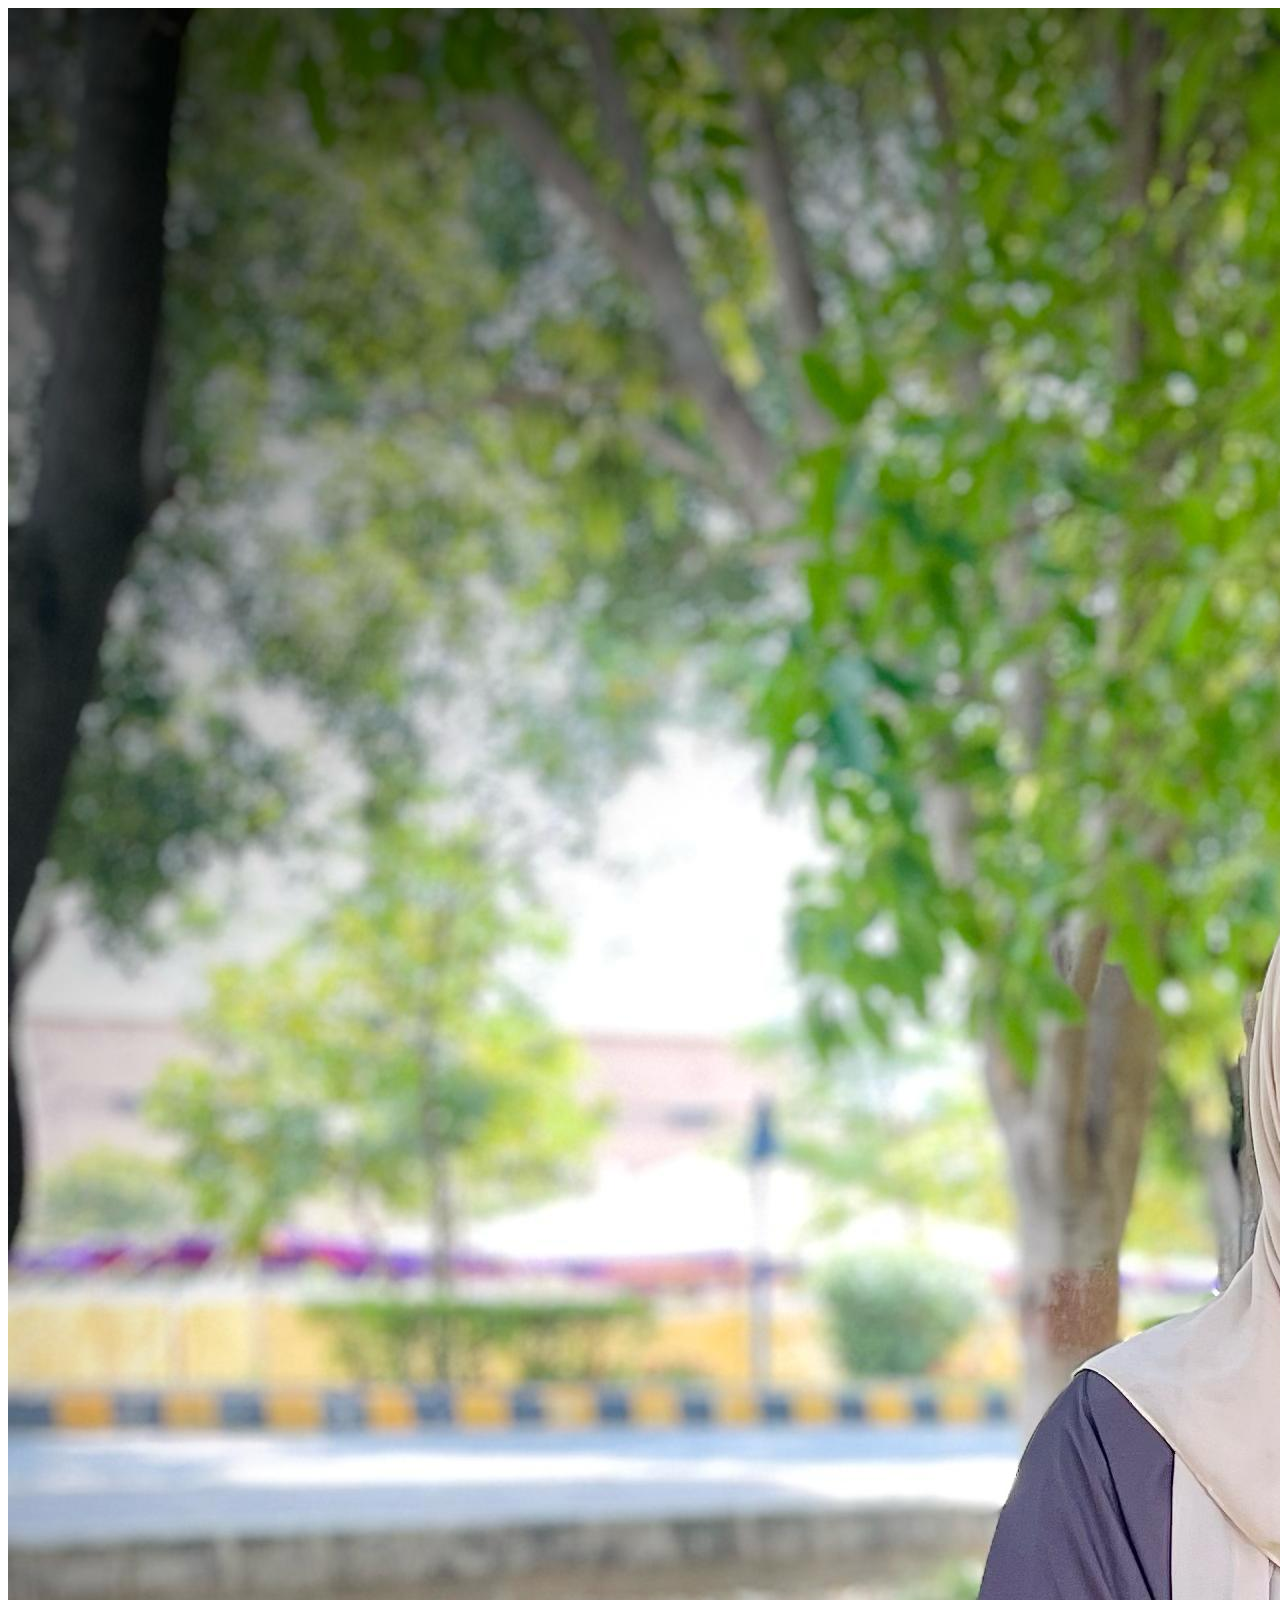
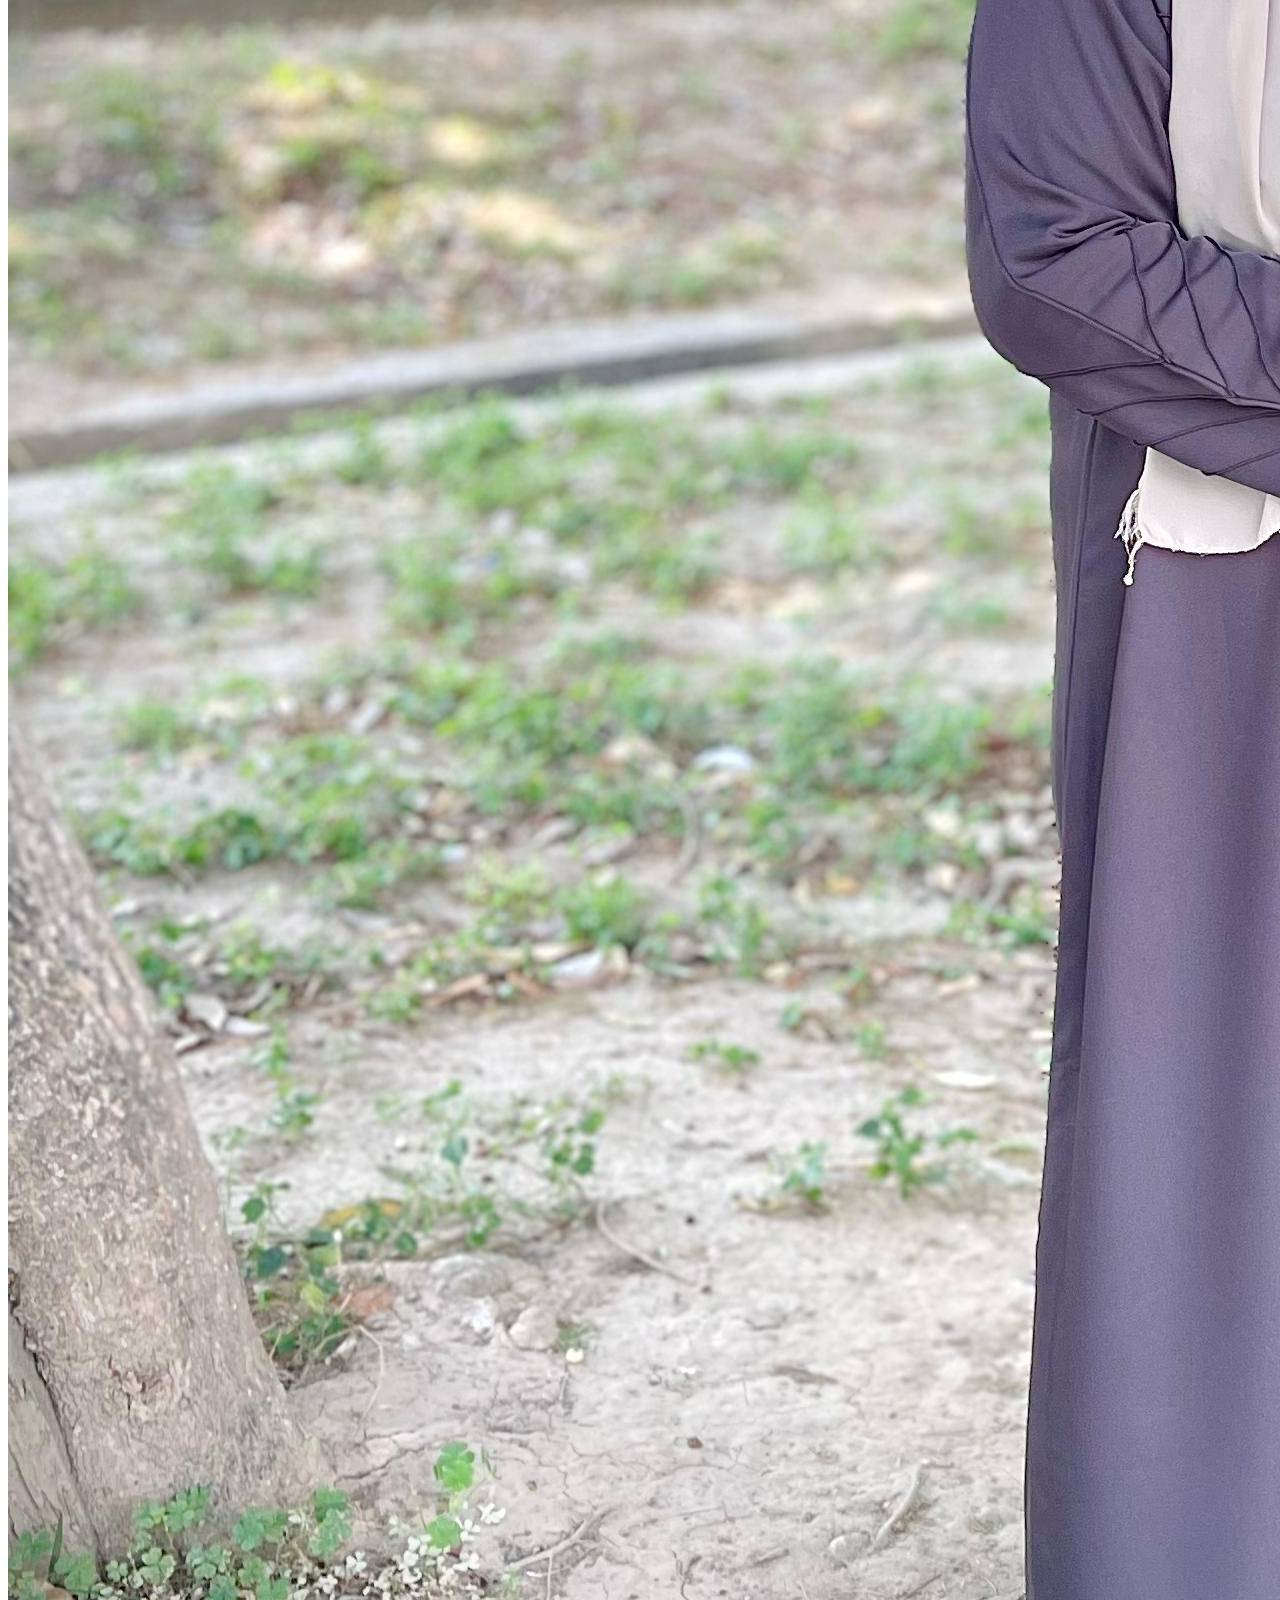
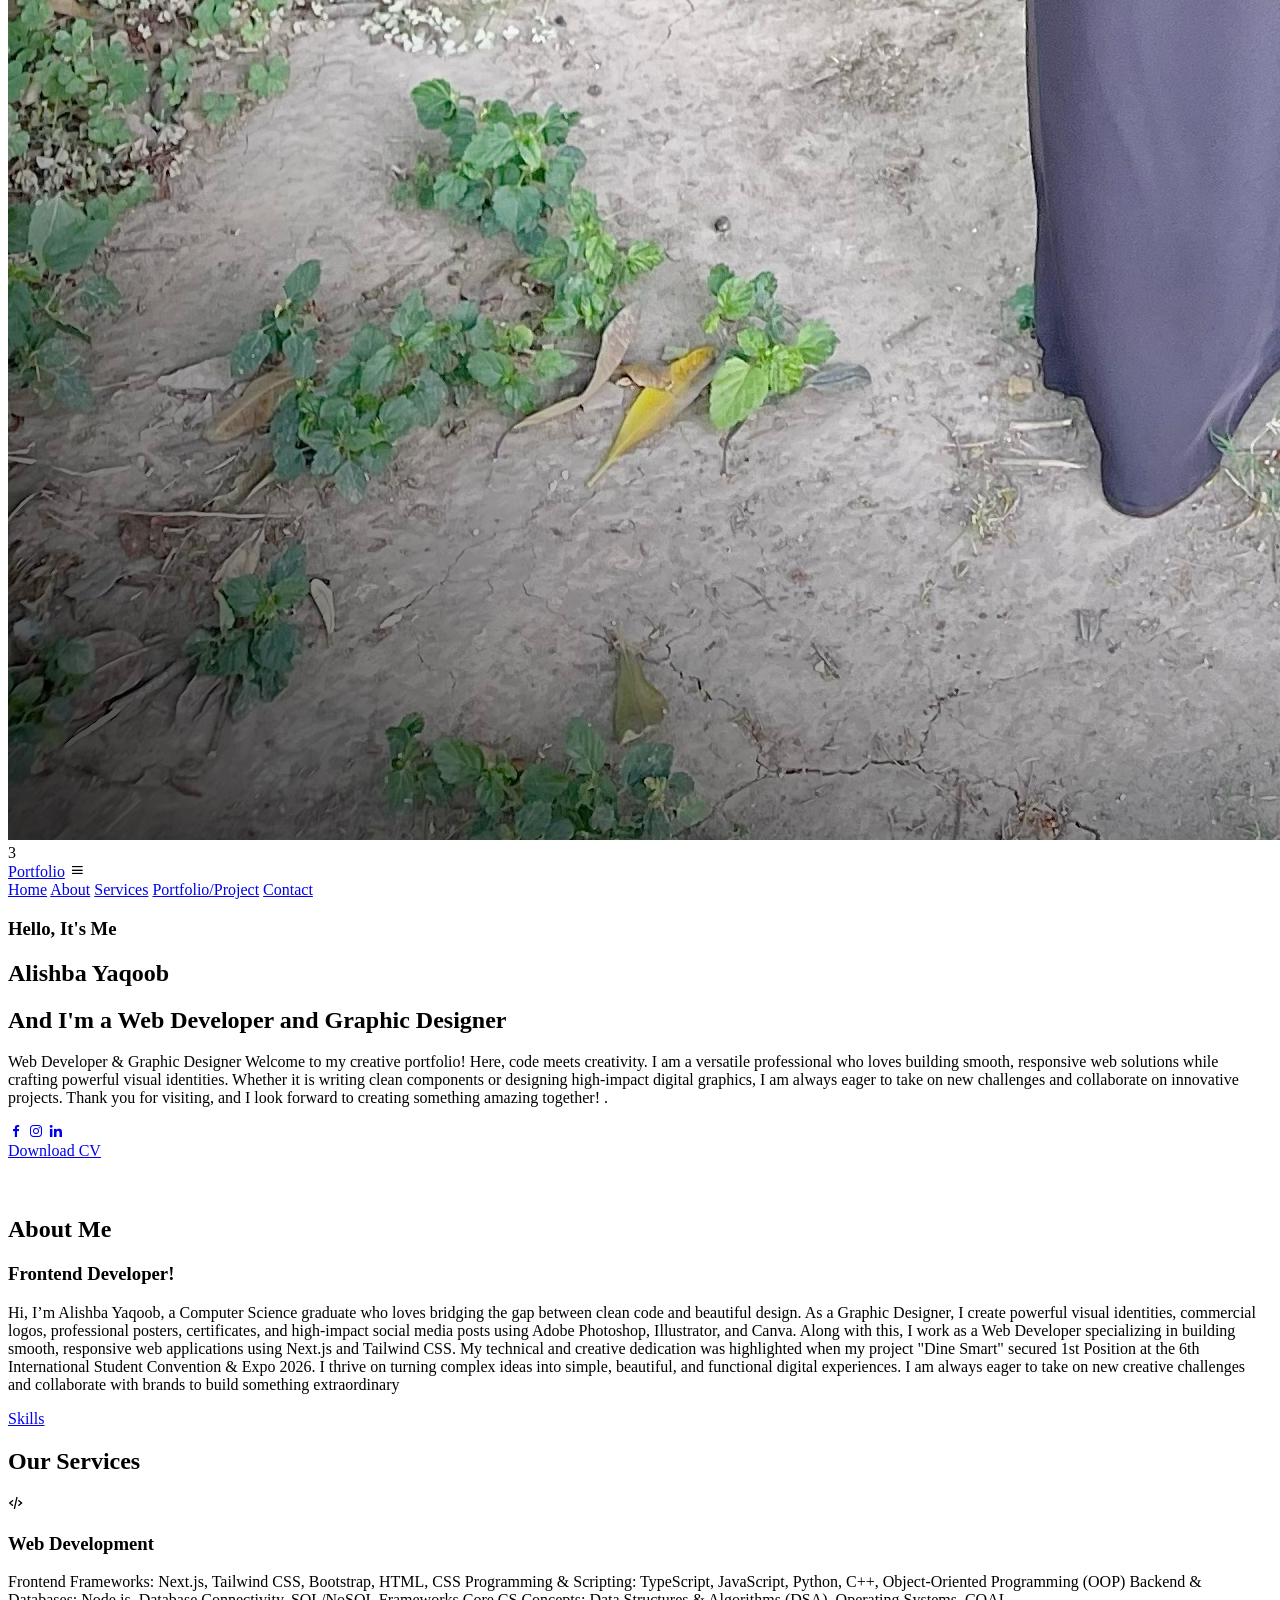
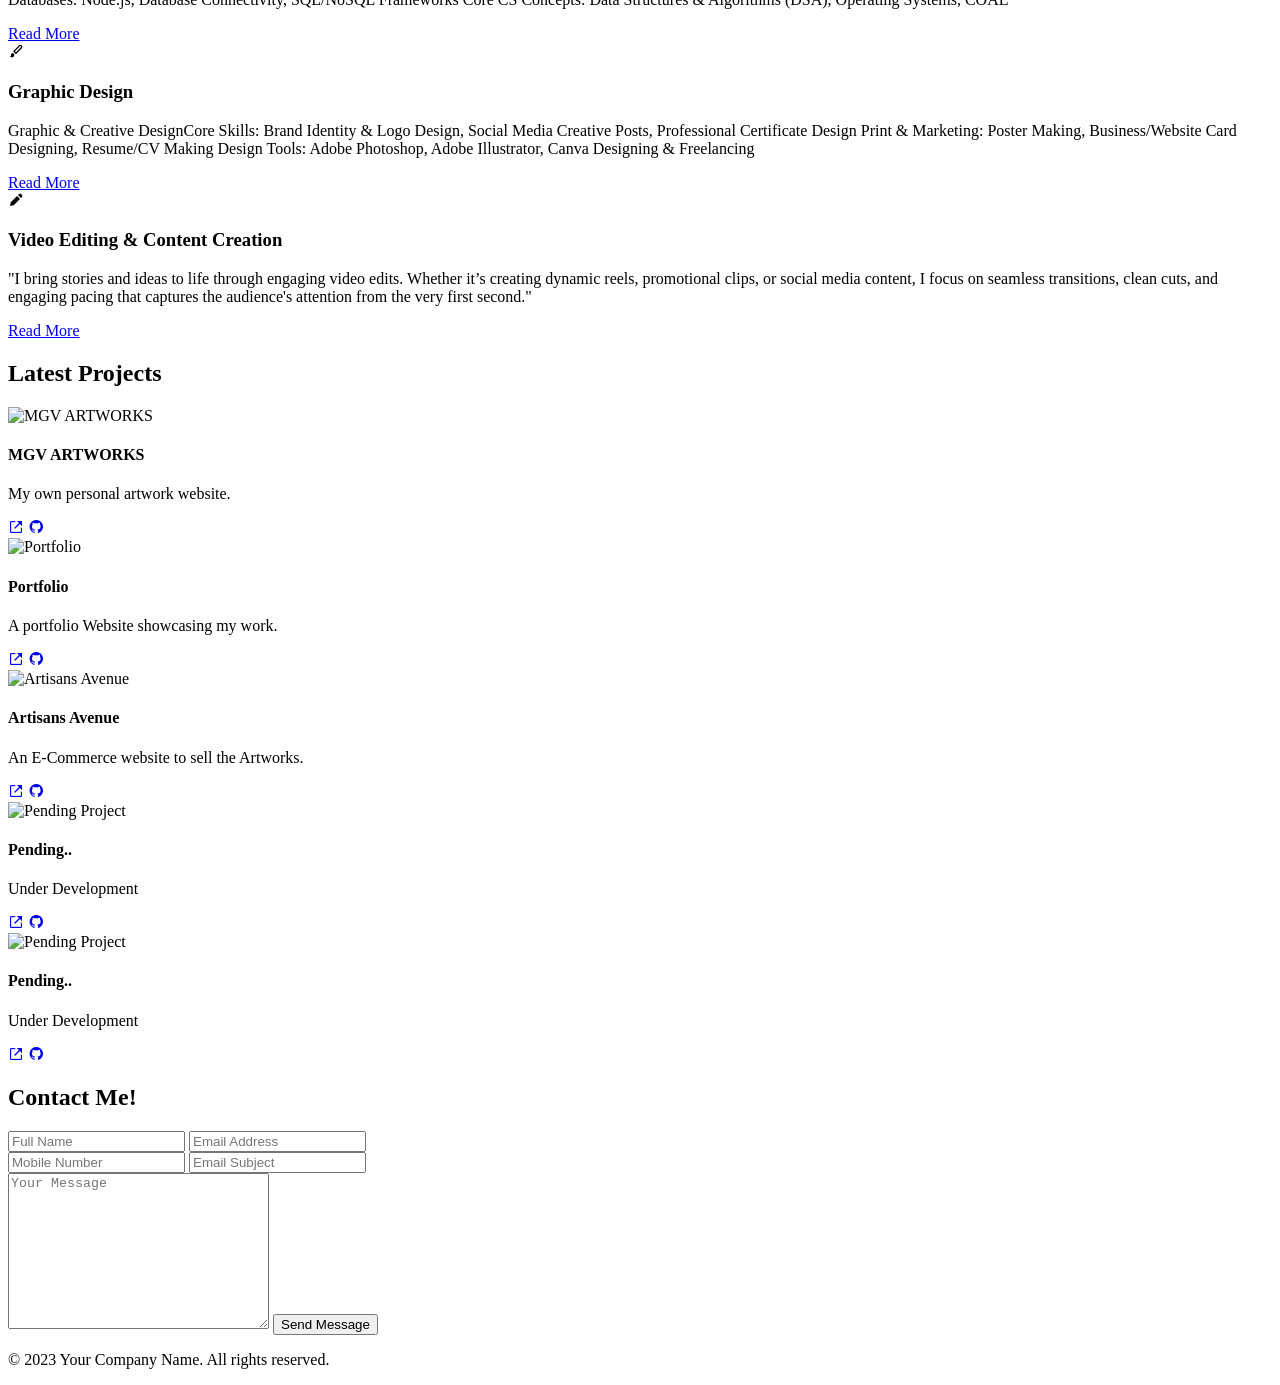
==== index.html @ ac4eaee8 "Add files via upload" ====
<!DOCTYPE html>
<html lang="en">
<head>
    <meta charset="UTF-8" />
    <meta http-equiv="X-UA-Compatible" content="IE=edge" />
    <meta name="viewport" content="width=device-width, initial-scale=1.0" />
    <title>Portfolio</title>
<img src="5.jpg" alt="" />
   <link rel="stylesheet" href="./css/styles.css" />
    <link rel="preconnect" href="https://fonts.googleapis.com" />
    <link rel="preconnect" href="https://fonts.gstatic.com" crossorigin />
    <link
      href="https://fonts.googleapis.com/css2?family=Open+Sans:wght@300&family=Poppins&family=Questrial&display=swap"
      rel="stylesheet"
    />

    <!-- boxicons -->
    <link
      href="https://unpkg.com/boxicons@2.1.4/css/boxicons.min.css"
      rel="stylesheet"
    />
</head>

<body>3
    <!-- header -->
    <header class="header">
      <a href="#" class="logo">Portfolio</a>

      <i class="bx bx-menu" id="menu-icon"></i>
 
      <nav class="navbar">
        <a href="#home" class="active">Home</a>
        <a href="#about">About</a>
        <a href="#services">Services</a>
        <a href="#portfolio">Portfolio/Project</a>
        <a href="#contact">Contact</a>
      </nav>
    </header>

    <!-- Home Section -->
    <section class="home" id="home">
      <div class="home-content">
        <h3>Hello, It's Me</h3>
        <h1>Alishba Yaqoob</h1>
        <h2>And I'm a Web Developer and Graphic Designer<span class="multiple-text"></span></h2>
        <p>
           Web Developer & Graphic Designer  Welcome to my creative portfolio! Here, code meets creativity. I am a versatile professional who loves building smooth, responsive web solutions while crafting powerful visual identities. Whether it is writing clean components or designing high-impact digital graphics, I am always eager to take on new challenges and collaborate on innovative projects. Thank you for visiting, and I look forward to creating something amazing together! .
        </p>
        <div class="social-media">
          <a href="https://www.facebook.com/profile.php?id=61574456946476"><i class="bx bxl-facebook"></i></a>
         
          <a href="https://www.instagram.com/alishba_developer?igsh=MWMxemc5bnBic3R3Zw=="><i class="bx bxl-instagram"></i></a>
          <a href="https://www.linkedin.com/posts/alishba-developer-207349358_coding-html-and-css-activity-7309603225593114624-E_AR?utm_source=social_share_send&utm_medium=android_app&rcm=ACoAAFkKJecBhcSAUCgLIRQaaTDLS2A-HaEOlEc&utm_campaign=copy_link"><i class="bx bxl-linkedin"></i></a>
        </div>
        <!-- Download CV Button -->
        <a href="./CV/my cv.pdf"  target="_blank" class="btn">Download CV</a>

      </div>

      <div class="home-img">
        <img src="images/5.jpg" alt="" />
      </div>
    </section>

    <!-- about -->
    <section class="about" id="about">
      <div class="about-img">
        <img src="images/5.jpg" alt="" />
      </div>

      <div class="about-content">
        <h2 class="heading">About <span>Me</span></h2>
        <h3>Frontend Developer!</h3>
        <p>
         Hi, I’m Alishba Yaqoob, a Computer Science graduate who loves bridging the gap between clean code and beautiful design.  As a Graphic Designer, I create powerful visual identities, commercial logos, professional posters, certificates, and high-impact social media posts using Adobe Photoshop, Illustrator, and Canva. Along with this, I work as a Web Developer specializing in building smooth, responsive web applications using Next.js and Tailwind CSS.  My technical and creative dedication was highlighted when my project "Dine Smart" secured 1st Position at the 6th International Student Convention & Expo 2026. I thrive on turning complex ideas into simple, beautiful, and functional digital experiences. I am always eager to take on new creative challenges and collaborate with brands to build something extraordinary
        </p>
        <a href="skills .html" class="btn">Skills</a>
      </div>
    </section>

    <!-- services -->
    <section class="services" id="services">
      <h2 class="heading">Our <span>Services</span></h2>
      <div class="services-container">
        <div class="services-box">
          <i class="bx bx-code-alt"></i>
          <h3>Web Development</h3>
          <p>
           Frontend Frameworks: Next.js, Tailwind CSS, Bootstrap, HTML, CSS  Programming & Scripting: TypeScript, JavaScript, Python, C++, Object-Oriented Programming (OOP)  Backend & Databases: Node.js, Database Connectivity, SQL/NoSQL Frameworks  Core CS Concepts: Data Structures & Algorithms (DSA), Operating Systems, COAL
          </p>
          <a href="#" class="btn">Read More</a>
        </div>

        <div class="services-box">
          <i class="bx bxs-paint"></i>
          <h3>Graphic Design</h3>
          <p>
            Graphic & Creative DesignCore Skills: Brand Identity & Logo Design, Social Media Creative Posts, Professional Certificate Design  Print & Marketing: Poster Making, Business/Website Card Designing, Resume/CV Making  Design Tools: Adobe Photoshop, Adobe Illustrator, Canva Designing & Freelancing
          </p>
          <a href="#" class="btn">Read More</a>
        </div>

        <div class="services-box">
          <i class="bx bxs-pencil"></i>
          <h3>Video Editing & Content Creation</h3>
          <p>
          "I bring stories and ideas to life through engaging video edits. Whether it’s creating dynamic reels, promotional clips, or social media content, I focus on seamless transitions, clean cuts, and engaging pacing that captures the audience's attention from the very first second."
          </p>
          <a href="#" class="btn">Read More</a>
        </div>
      </div>
    </section>

    <!-- Portfolio Section -->
    <section class="portfolio" id="portfolio">
      <h2 class="heading">Latest <span>Projects</span></h2>
    
      <div class="portfolio-container">
        <div class="portfolio-box">
          <img src="images/port1.jpg" alt="MGV ARTWORKS" />
          <div class="portfolio-layer">
            <h4>MGV ARTWORKS</h4>
            <p>My own personal artwork website.</p>
            <a href="https://mgvartworks.netlify.app" target="_blank"><i class="bx bx-link-external"></i></a>
            <a href="https://github.com/alishbayaqoob12/ALishba-yaqoob-oop-pojects.git" target="_blank" class="github-link"><i class="bx bxl-github"></i></a>
          </div>
        </div>
    
        <div class="portfolio-box">
          <img src="images/port2.jpg" alt="Portfolio" />
          <div class="portfolio-layer">
            <h4>Portfolio</h4>
            <p>A portfolio Website showcasing my work.</p>
            <a href="https://mgvportfolio.netlify.app" target="_blank"><i class="bx bx-link-external"></i></a>
            <a href="https://github.com/alishbayaqoob12/ALishba-yaqoob-oop-pojects.git" target="_blank" class="github-link"><i class="bx bxl-github"></i></a>
          </div>
        </div>
    
        <div class="portfolio-box">
          <img src="images/port3.jpg" alt="Artisans Avenue" />
          <div class="portfolio-layer">
            <h4>Artisans Avenue</h4>
            <p>An E-Commerce website to sell the Artworks.</p>
            <a href="https://link-to-live-project.com" target="_blank"><i class="bx bx-link-external"></i></a>
            <a href="https://github.com/alishbayaqoob12/ALishba-yaqoob-oop-pojects.git" target="_blank" class="github-link"><i class="bx bxl-github"></i></a>
          </div>
        </div>
    
        <div class="portfolio-box">
          <img src="images/port4.jpg" alt="Pending Project" />
          <div class="portfolio-layer">
            <h4>Pending..</h4>
            <p>Under Development</p>
            <a href="#"><i class="bx bx-link-external"></i></a>
            <a href="https://github.com/alishbayaqoob12/ALishba-yaqoob-oop-pojects.git"><i class="bx bxl-github"></i></a>
          </div>
        </div>
    
        <div class="portfolio-box">
          <img src="images/port5.jpg" alt="Pending Project" />
          <div class="portfolio-layer">
            <h4>Pending..</h4>
            <p>Under Development</p>
            <a href="#"><i class="bx bx-link-external"></i></a>
            <a href="https://github.com/alishbayaqoob12/ALishba-yaqoob-oop-pojects.git"><i class="bx bxl-github"></i></a>
          </div>
        </div>
      </div>
    </section>

    <!-- contact -->
    <section class="contact" id="contact">
      <h2 class="heading">Contact <span>Me!</span></h2>

      <form action="alishbayaqoob123@gmail.com" method="post" enctype="text/plain">
        <div class="input-box">
          <input type="text" placeholder="Full Name" />
          <input type="email" placeholder="Email Address" />
        </div>
        <div class="input-box">
          <input type="number" placeholder="Mobile Number" />
          <input type="text" placeholder="Email Subject" />
        </div>
        <textarea
          name=""
          id=""
          cols="30"
          rows="10"
          placeholder="Your Message"
        ></textarea>
        <input type="submit" value="Send Message" class="btn" />
      </form>
    </section>

    <!-- footer -->
    <footer>
      <div class="footer-content">
          <p>&copy; 2023 Your Company Name. All rights reserved.</p>
        
      </div>
    </footer>
    
</body>
</html>
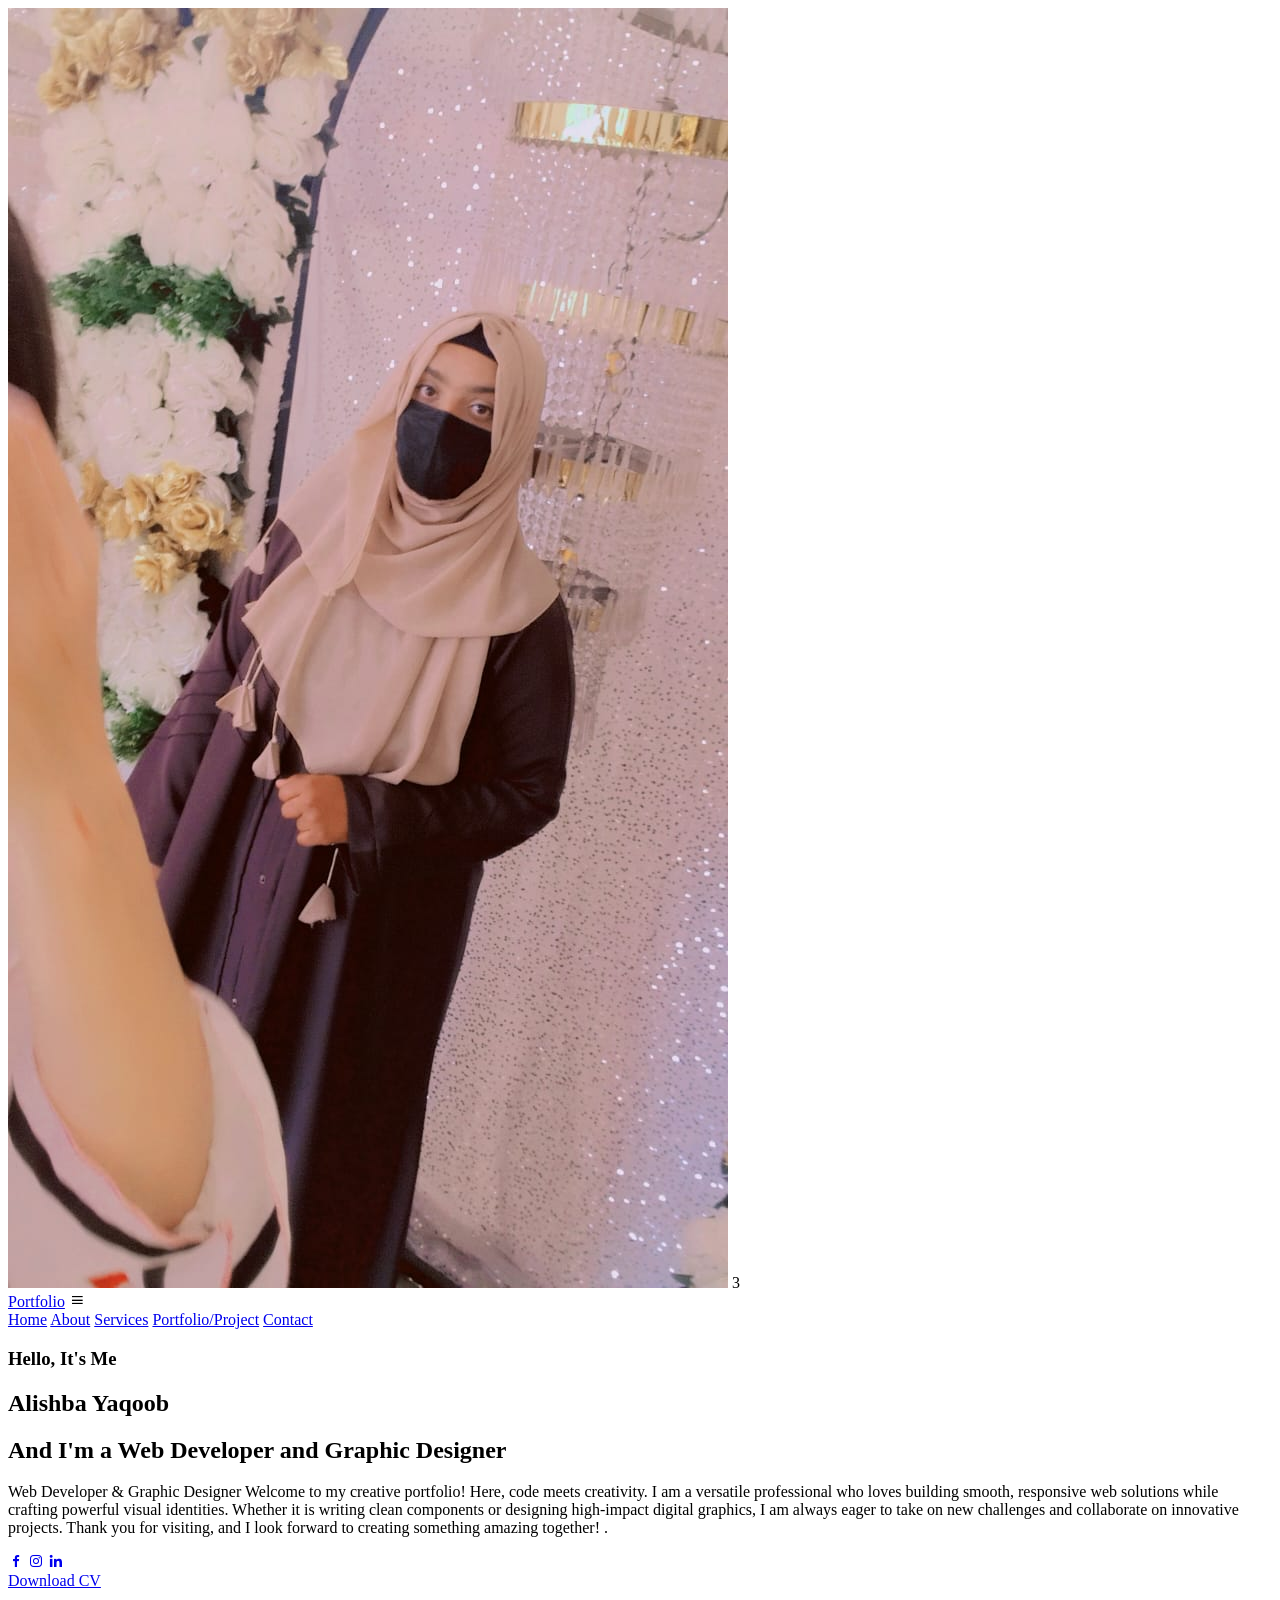
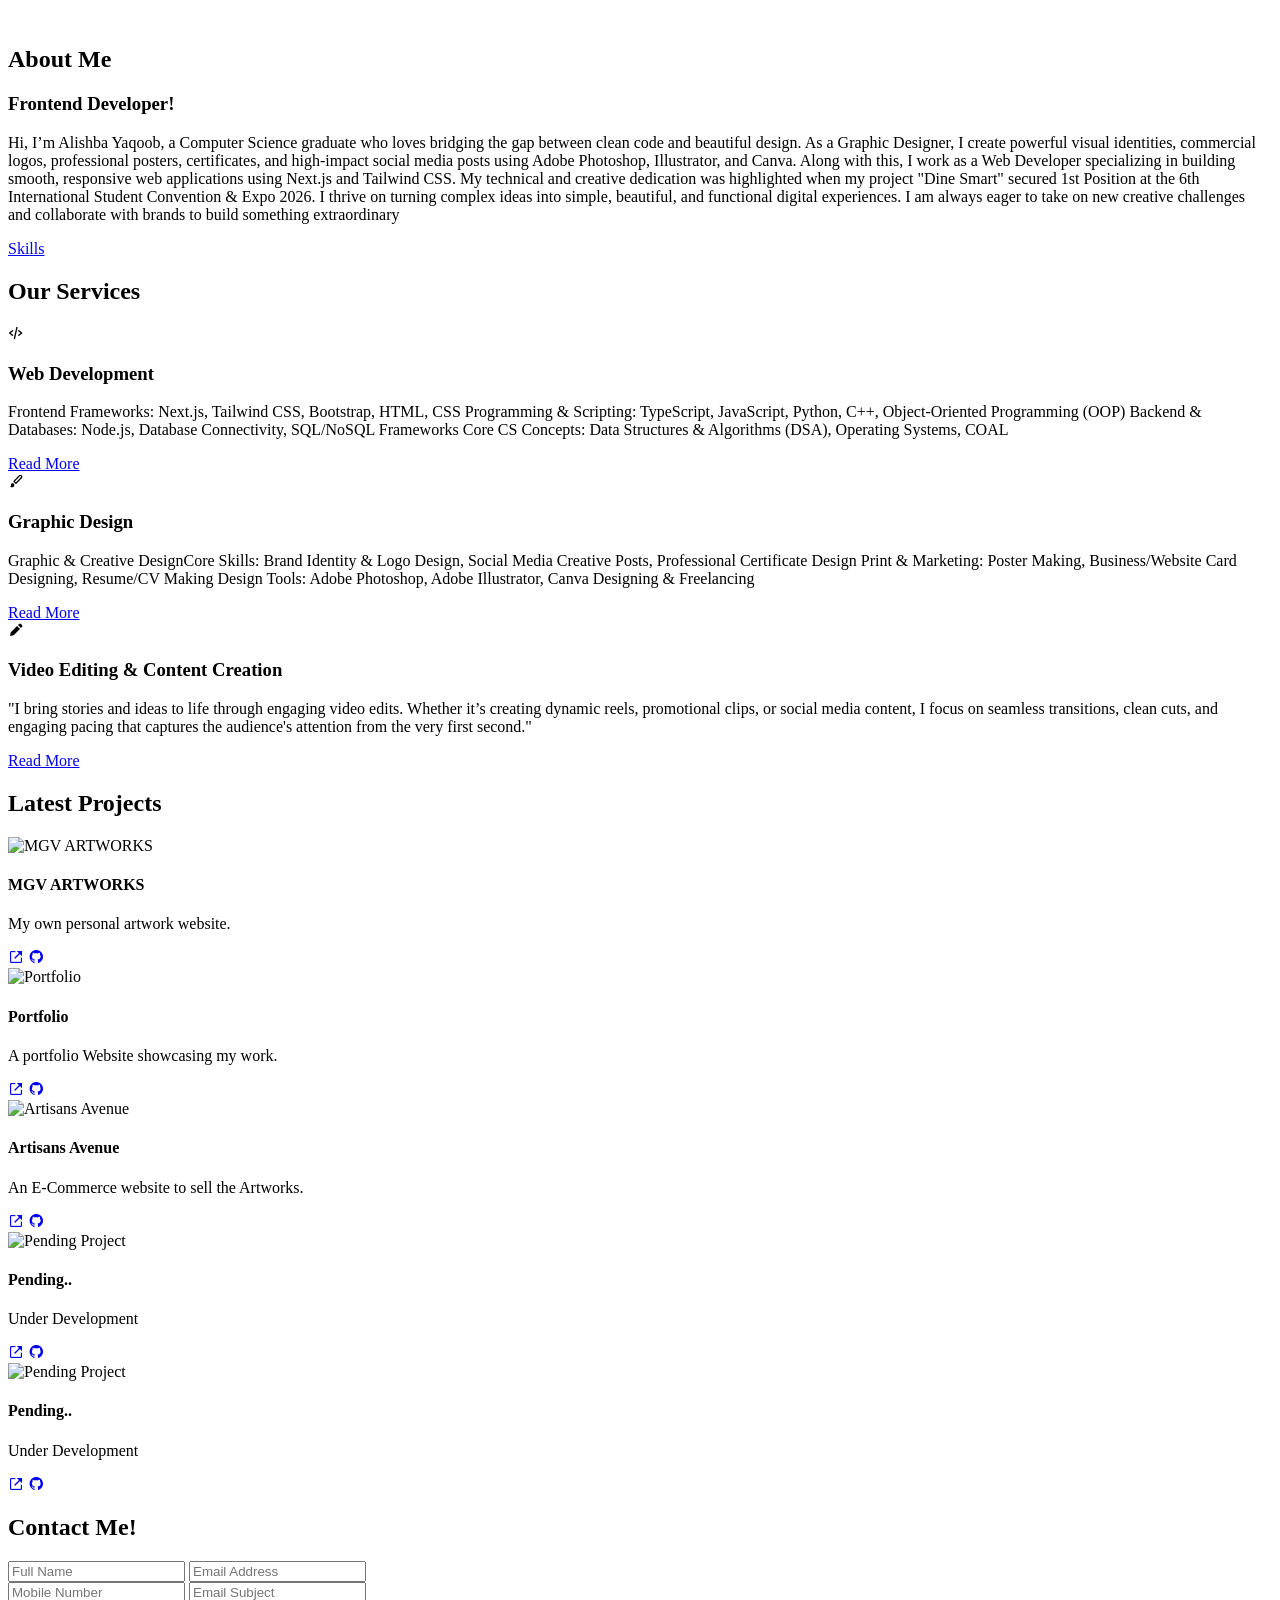
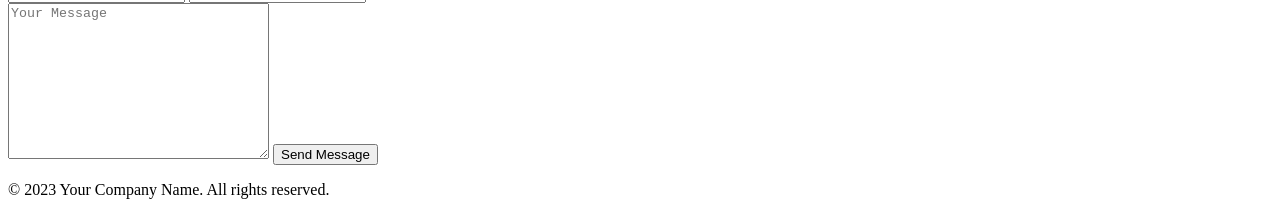
==== commit d5402146: "Add files via upload" ====
--- a/index.html
+++ b/index.html
@@ -5,7 +5,7 @@
     <meta http-equiv="X-UA-Compatible" content="IE=edge" />
     <meta name="viewport" content="width=device-width, initial-scale=1.0" />
     <title>Portfolio</title>
-<img src="5.jpg" alt="" />
+<img src="my pic.jpg" alt="...">
    <link rel="stylesheet" href="./css/styles.css" />
     <link rel="preconnect" href="https://fonts.googleapis.com" />
     <link rel="preconnect" href="https://fonts.gstatic.com" crossorigin />
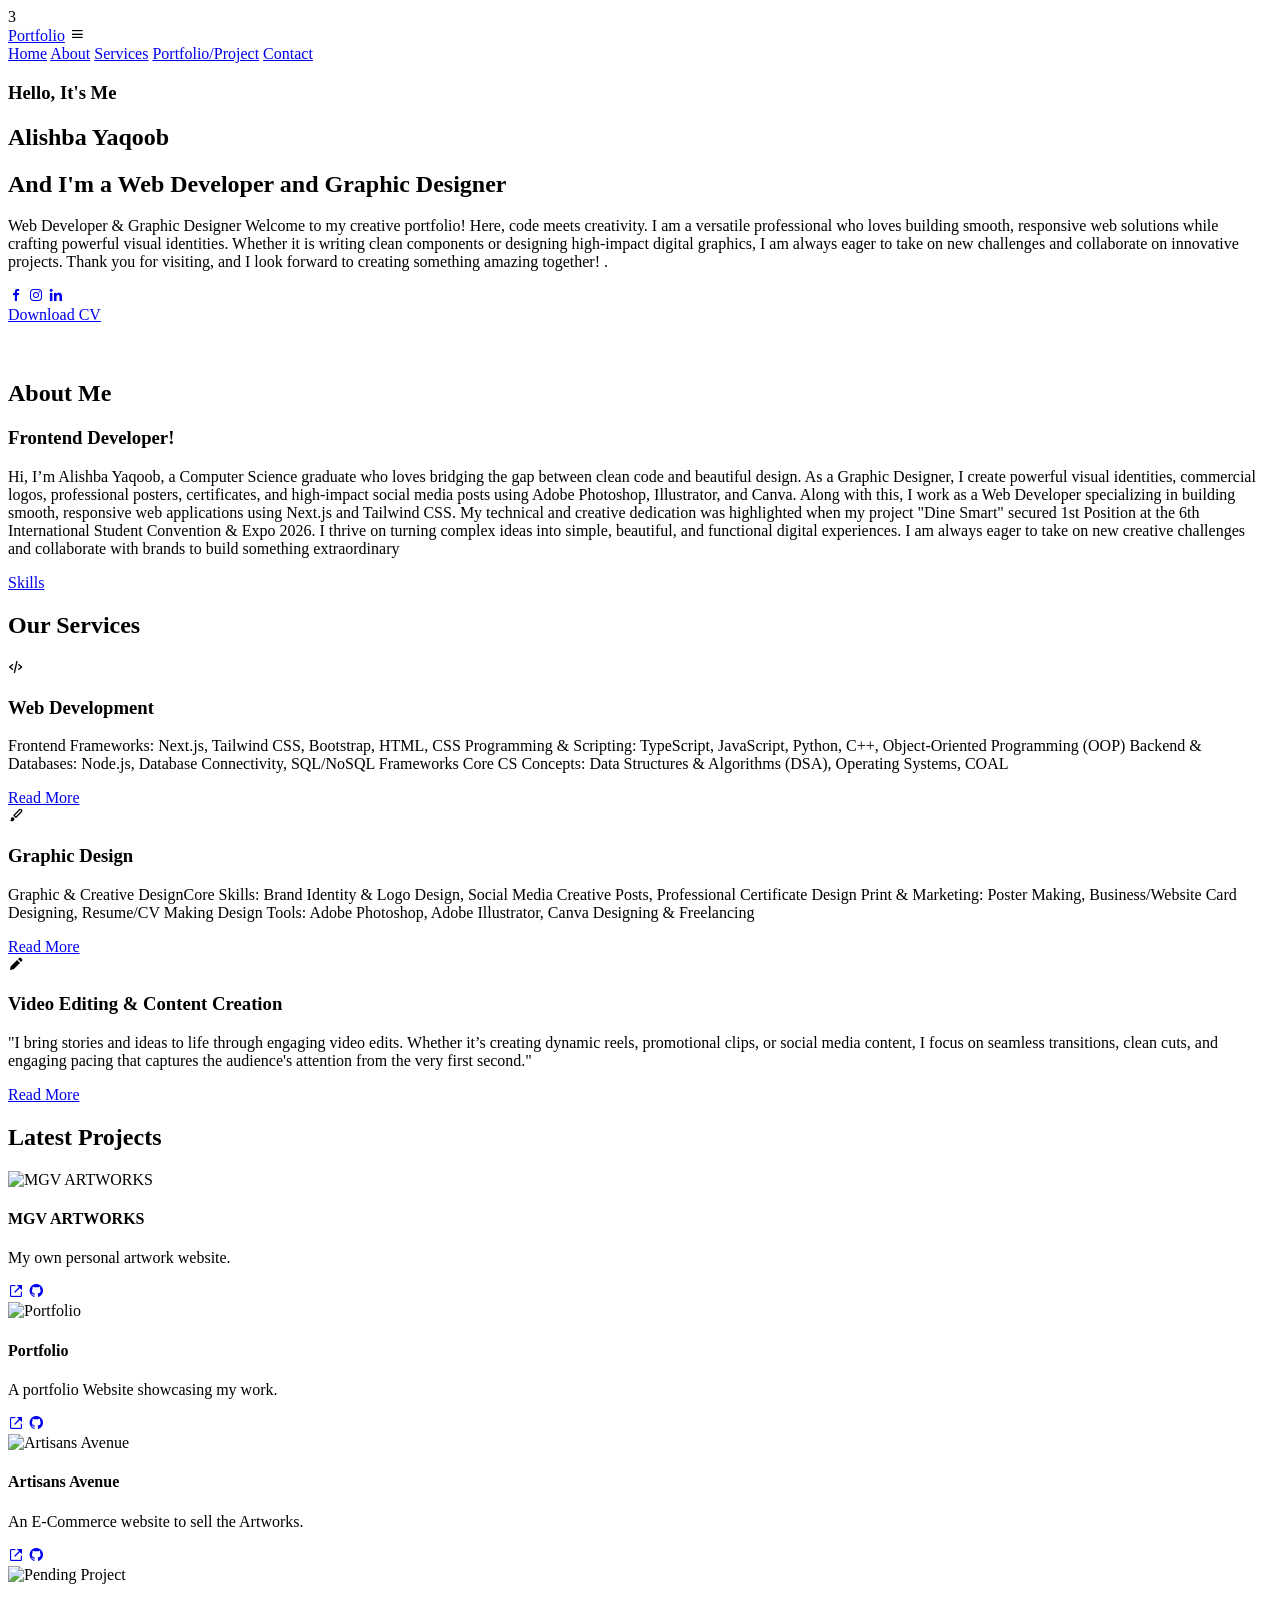
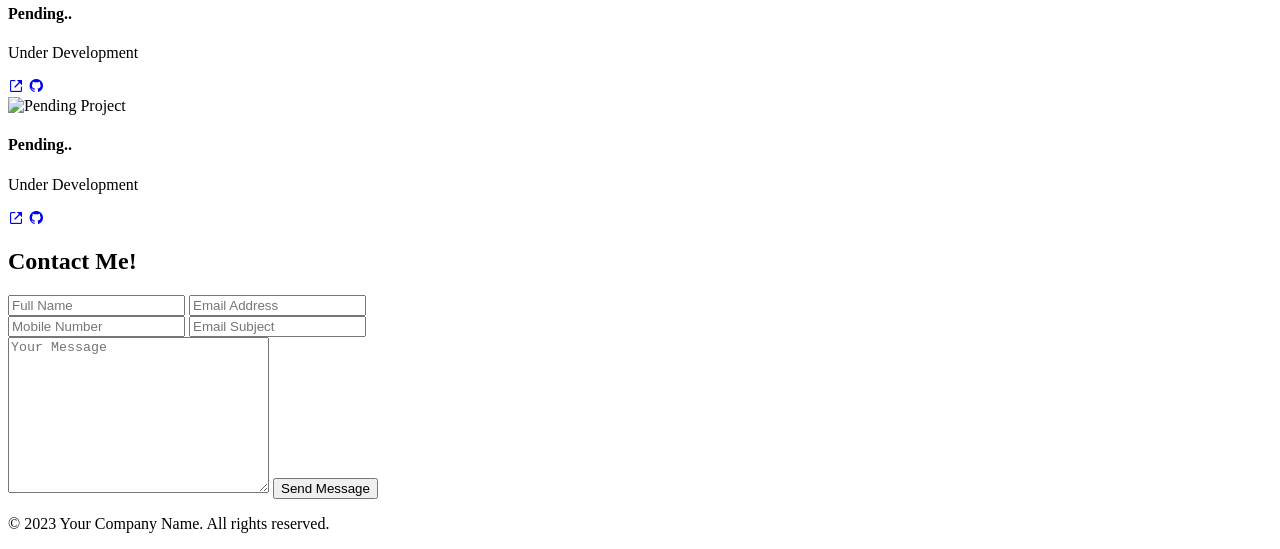
==== commit 9acd85b7: "Add files via upload" ====
--- a/index.html
+++ b/index.html
@@ -5,8 +5,8 @@
     <meta http-equiv="X-UA-Compatible" content="IE=edge" />
     <meta name="viewport" content="width=device-width, initial-scale=1.0" />
     <title>Portfolio</title>
-<img src="my pic.jpg" alt="...">
-   <link rel="stylesheet" href="./css/styles.css" />
+
+    <link rel="stylesheet" href="css/styles.css" />
     <link rel="preconnect" href="https://fonts.googleapis.com" />
     <link rel="preconnect" href="https://fonts.gstatic.com" crossorigin />
     <link
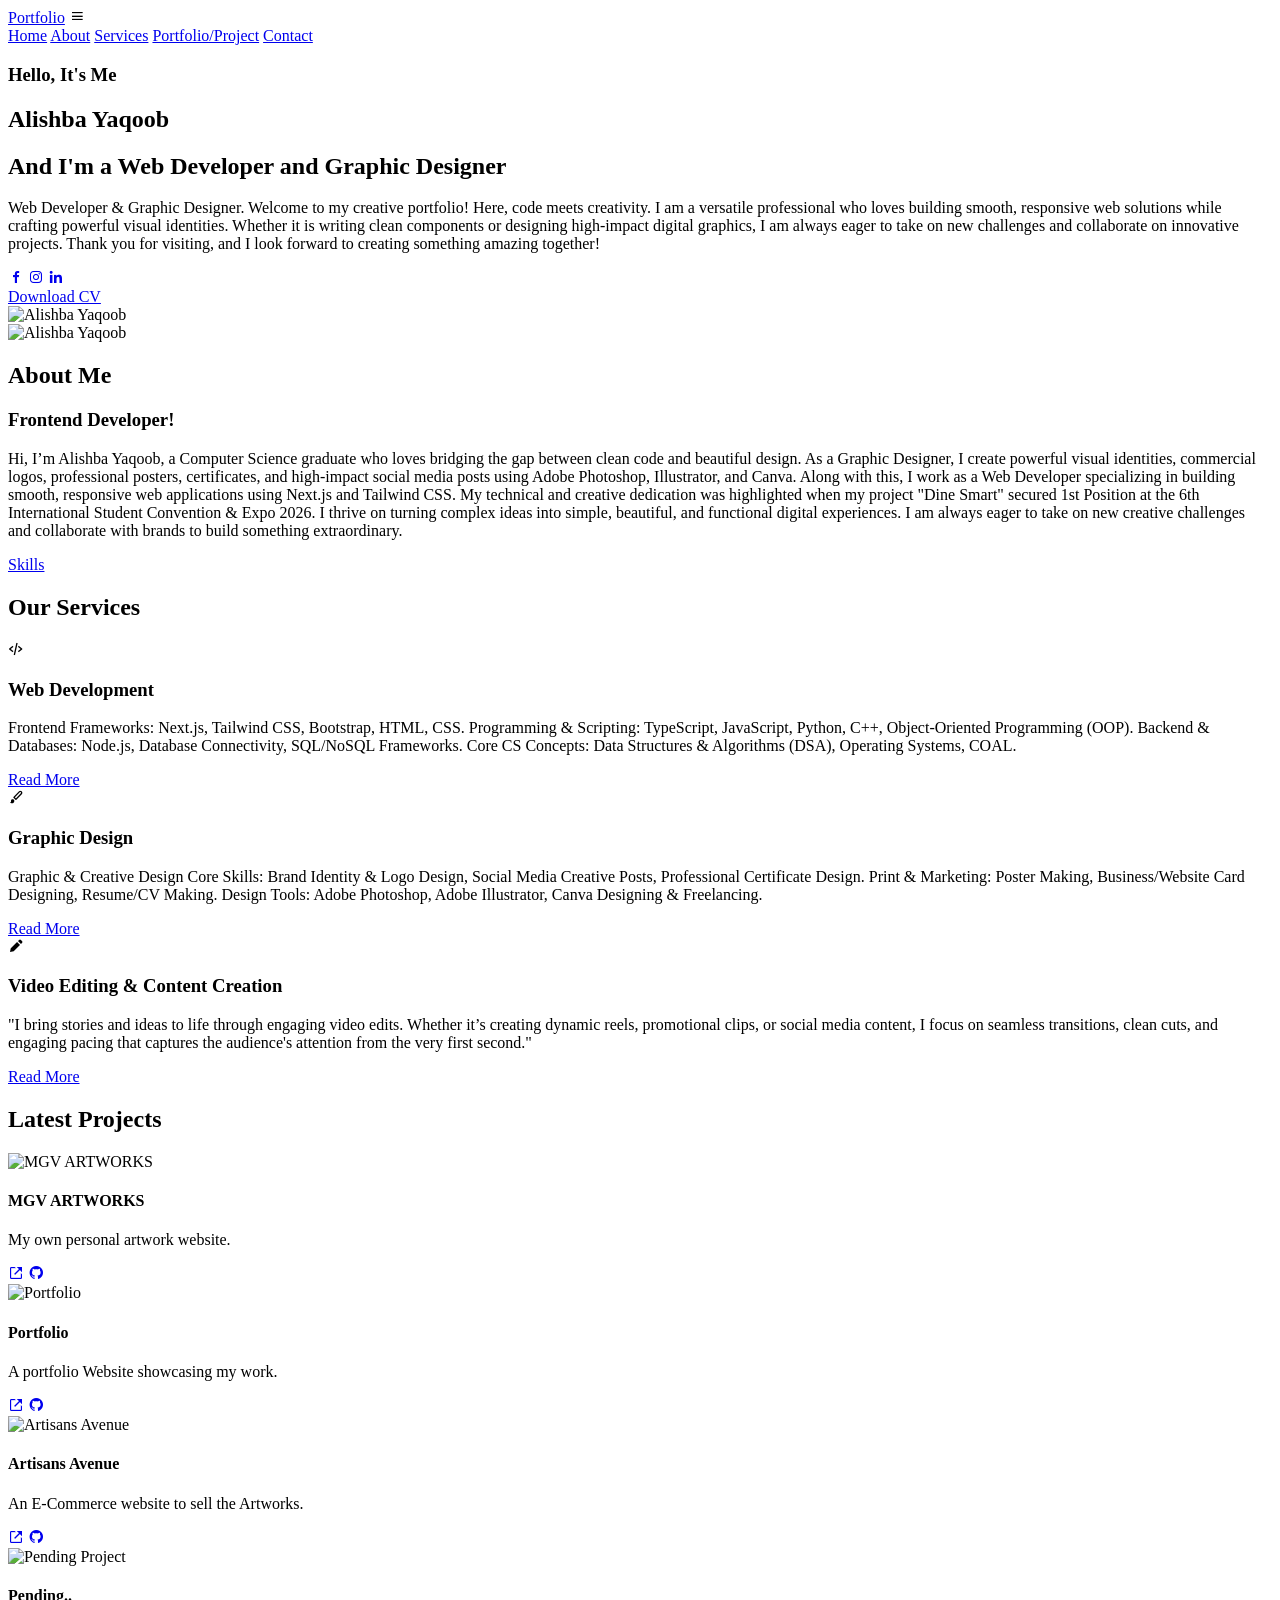
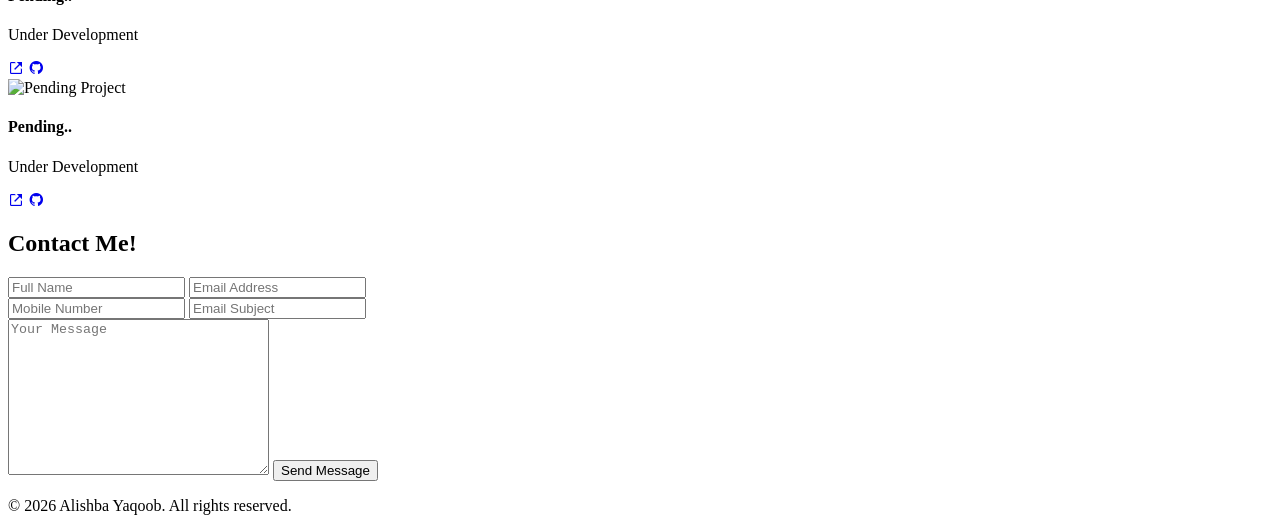
==== commit f1d0b4ca: "Add files via upload" ====
--- a/index.html
+++ b/index.html
@@ -10,7 +10,7 @@
     <link rel="preconnect" href="https://fonts.googleapis.com" />
     <link rel="preconnect" href="https://fonts.gstatic.com" crossorigin />
     <link
-      href="https://fonts.googleapis.com/css2?family=Open+Sans:wght@300&family=Poppins&family=Questrial&display=swap"
+      href="https://fonts.googleapis.com/css2?family=Open+Sans:wght=300&family=Poppins&family=Questrial&display=swap"
       rel="stylesheet"
     />
 
@@ -21,7 +21,7 @@
     />
 </head>
 
-<body>3
+<body>
     <!-- header -->
     <header class="header">
       <a href="#" class="logo">Portfolio</a>
@@ -44,37 +44,35 @@
         <h1>Alishba Yaqoob</h1>
         <h2>And I'm a Web Developer and Graphic Designer<span class="multiple-text"></span></h2>
         <p>
-           Web Developer & Graphic Designer  Welcome to my creative portfolio! Here, code meets creativity. I am a versatile professional who loves building smooth, responsive web solutions while crafting powerful visual identities. Whether it is writing clean components or designing high-impact digital graphics, I am always eager to take on new challenges and collaborate on innovative projects. Thank you for visiting, and I look forward to creating something amazing together! .
+           Web Developer & Graphic Designer. Welcome to my creative portfolio! Here, code meets creativity. I am a versatile professional who loves building smooth, responsive web solutions while crafting powerful visual identities. Whether it is writing clean components or designing high-impact digital graphics, I am always eager to take on new challenges and collaborate on innovative projects. Thank you for visiting, and I look forward to creating something amazing together!
         </p>
         <div class="social-media">
-          <a href="https://www.facebook.com/profile.php?id=61574456946476"><i class="bx bxl-facebook"></i></a>
-         
-          <a href="https://www.instagram.com/alishba_developer?igsh=MWMxemc5bnBic3R3Zw=="><i class="bx bxl-instagram"></i></a>
-          <a href="https://www.linkedin.com/posts/alishba-developer-207349358_coding-html-and-css-activity-7309603225593114624-E_AR?utm_source=social_share_send&utm_medium=android_app&rcm=ACoAAFkKJecBhcSAUCgLIRQaaTDLS2A-HaEOlEc&utm_campaign=copy_link"><i class="bx bxl-linkedin"></i></a>
+          <a href="https://www.facebook.com/profile.php?id=61574456946476" target="_blank"><i class="bx bxl-facebook"></i></a>
+          <a href="https://www.instagram.com/alishba_developer?igsh=MWMxemc5bnBic3R3Zw==" target="_blank"><i class="bx bxl-instagram"></i></a>
+          <a href="https://www.linkedin.com/posts/alishba-developer-207349358_coding-html-and-css-activity-7309603225593114624-E_AR?utm_source=social_share_send&utm_medium=android_app&rcm=ACoAAFkKJecBhcSAUCgLIRQaaTDLS2A-HaEOlEc&utm_campaign=copy_link" target="_blank"><i class="bx bxl-linkedin"></i></a>
         </div>
         <!-- Download CV Button -->
-        <a href="./CV/my cv.pdf"  target="_blank" class="btn">Download CV</a>
-
+        <a href="./CV/my cv.pdf" target="_blank" class="btn">Download CV</a>
       </div>
 
       <div class="home-img">
-        <img src="images/5.jpg" alt="" />
+        <img src="images/5.jpg" alt="Alishba Yaqoob" />
       </div>
     </section>
 
     <!-- about -->
     <section class="about" id="about">
       <div class="about-img">
-        <img src="images/5.jpg" alt="" />
+        <img src="images/5.jpg" alt="Alishba Yaqoob" />
       </div>
 
       <div class="about-content">
         <h2 class="heading">About <span>Me</span></h2>
         <h3>Frontend Developer!</h3>
         <p>
-         Hi, I’m Alishba Yaqoob, a Computer Science graduate who loves bridging the gap between clean code and beautiful design.  As a Graphic Designer, I create powerful visual identities, commercial logos, professional posters, certificates, and high-impact social media posts using Adobe Photoshop, Illustrator, and Canva. Along with this, I work as a Web Developer specializing in building smooth, responsive web applications using Next.js and Tailwind CSS.  My technical and creative dedication was highlighted when my project "Dine Smart" secured 1st Position at the 6th International Student Convention & Expo 2026. I thrive on turning complex ideas into simple, beautiful, and functional digital experiences. I am always eager to take on new creative challenges and collaborate with brands to build something extraordinary
+         Hi, I’m Alishba Yaqoob, a Computer Science graduate who loves bridging the gap between clean code and beautiful design. As a Graphic Designer, I create powerful visual identities, commercial logos, professional posters, certificates, and high-impact social media posts using Adobe Photoshop, Illustrator, and Canva. Along with this, I work as a Web Developer specializing in building smooth, responsive web applications using Next.js and Tailwind CSS. My technical and creative dedication was highlighted when my project "Dine Smart" secured 1st Position at the 6th International Student Convention & Expo 2026. I thrive on turning complex ideas into simple, beautiful, and functional digital experiences. I am always eager to take on new creative challenges and collaborate with brands to build something extraordinary.
         </p>
-        <a href="skills .html" class="btn">Skills</a>
+        <a href="skills.html" class="btn">Skills</a>
       </div>
     </section>
 
@@ -86,7 +84,7 @@
           <i class="bx bx-code-alt"></i>
           <h3>Web Development</h3>
           <p>
-           Frontend Frameworks: Next.js, Tailwind CSS, Bootstrap, HTML, CSS  Programming & Scripting: TypeScript, JavaScript, Python, C++, Object-Oriented Programming (OOP)  Backend & Databases: Node.js, Database Connectivity, SQL/NoSQL Frameworks  Core CS Concepts: Data Structures & Algorithms (DSA), Operating Systems, COAL
+            Frontend Frameworks: Next.js, Tailwind CSS, Bootstrap, HTML, CSS. Programming & Scripting: TypeScript, JavaScript, Python, C++, Object-Oriented Programming (OOP). Backend & Databases: Node.js, Database Connectivity, SQL/NoSQL Frameworks. Core CS Concepts: Data Structures & Algorithms (DSA), Operating Systems, COAL.
           </p>
           <a href="#" class="btn">Read More</a>
         </div>
@@ -95,7 +93,7 @@
           <i class="bx bxs-paint"></i>
           <h3>Graphic Design</h3>
           <p>
-            Graphic & Creative DesignCore Skills: Brand Identity & Logo Design, Social Media Creative Posts, Professional Certificate Design  Print & Marketing: Poster Making, Business/Website Card Designing, Resume/CV Making  Design Tools: Adobe Photoshop, Adobe Illustrator, Canva Designing & Freelancing
+            Graphic & Creative Design Core Skills: Brand Identity & Logo Design, Social Media Creative Posts, Professional Certificate Design. Print & Marketing: Poster Making, Business/Website Card Designing, Resume/CV Making. Design Tools: Adobe Photoshop, Adobe Illustrator, Canva Designing & Freelancing.
           </p>
           <a href="#" class="btn">Read More</a>
         </div>
@@ -104,7 +102,7 @@
           <i class="bx bxs-pencil"></i>
           <h3>Video Editing & Content Creation</h3>
           <p>
-          "I bring stories and ideas to life through engaging video edits. Whether it’s creating dynamic reels, promotional clips, or social media content, I focus on seamless transitions, clean cuts, and engaging pacing that captures the audience's attention from the very first second."
+            "I bring stories and ideas to life through engaging video edits. Whether it’s creating dynamic reels, promotional clips, or social media content, I focus on seamless transitions, clean cuts, and engaging pacing that captures the audience's attention from the very first second."
           </p>
           <a href="#" class="btn">Read More</a>
         </div>
@@ -152,7 +150,7 @@
             <h4>Pending..</h4>
             <p>Under Development</p>
             <a href="#"><i class="bx bx-link-external"></i></a>
-            <a href="https://github.com/alishbayaqoob12/ALishba-yaqoob-oop-pojects.git"><i class="bx bxl-github"></i></a>
+            <a href="https://github.com/alishbayaqoob12/ALishba-yaqoob-oop-pojects.git" target="_blank"><i class="bx bxl-github"></i></a>
           </div>
         </div>
     
@@ -162,7 +160,7 @@
             <h4>Pending..</h4>
             <p>Under Development</p>
             <a href="#"><i class="bx bx-link-external"></i></a>
-            <a href="https://github.com/alishbayaqoob12/ALishba-yaqoob-oop-pojects.git"><i class="bx bxl-github"></i></a>
+            <a href="https://github.com/alishbayaqoob12/ALishba-yaqoob-oop-pojects.git" target="_blank"><i class="bx bxl-github"></i></a>
           </div>
         </div>
       </div>
@@ -172,21 +170,22 @@
     <section class="contact" id="contact">
       <h2 class="heading">Contact <span>Me!</span></h2>
 
-      <form action="alishbayaqoob123@gmail.com" method="post" enctype="text/plain">
+      <form action="mailto:alishbayaqoob123@gmail.com" method="post" enctype="text/plain">
         <div class="input-box">
-          <input type="text" placeholder="Full Name" />
-          <input type="email" placeholder="Email Address" />
+          <input type="text" name="name" placeholder="Full Name" required />
+          <input type="email" name="email" placeholder="Email Address" required />
         </div>
         <div class="input-box">
-          <input type="number" placeholder="Mobile Number" />
-          <input type="text" placeholder="Email Subject" />
+          <input type="number" name="phone" placeholder="Mobile Number" />
+          <input type="text" name="subject" placeholder="Email Subject" required />
         </div>
         <textarea
-          name=""
-          id=""
+          name="message"
+          id="message"
           cols="30"
           rows="10"
           placeholder="Your Message"
+          required
         ></textarea>
         <input type="submit" value="Send Message" class="btn" />
       </form>
@@ -195,8 +194,7 @@
     <!-- footer -->
     <footer>
       <div class="footer-content">
-          <p>&copy; 2023 Your Company Name. All rights reserved.</p>
-        
+          <p>&copy; 2026 Alishba Yaqoob. All rights reserved.</p>
       </div>
     </footer>
     
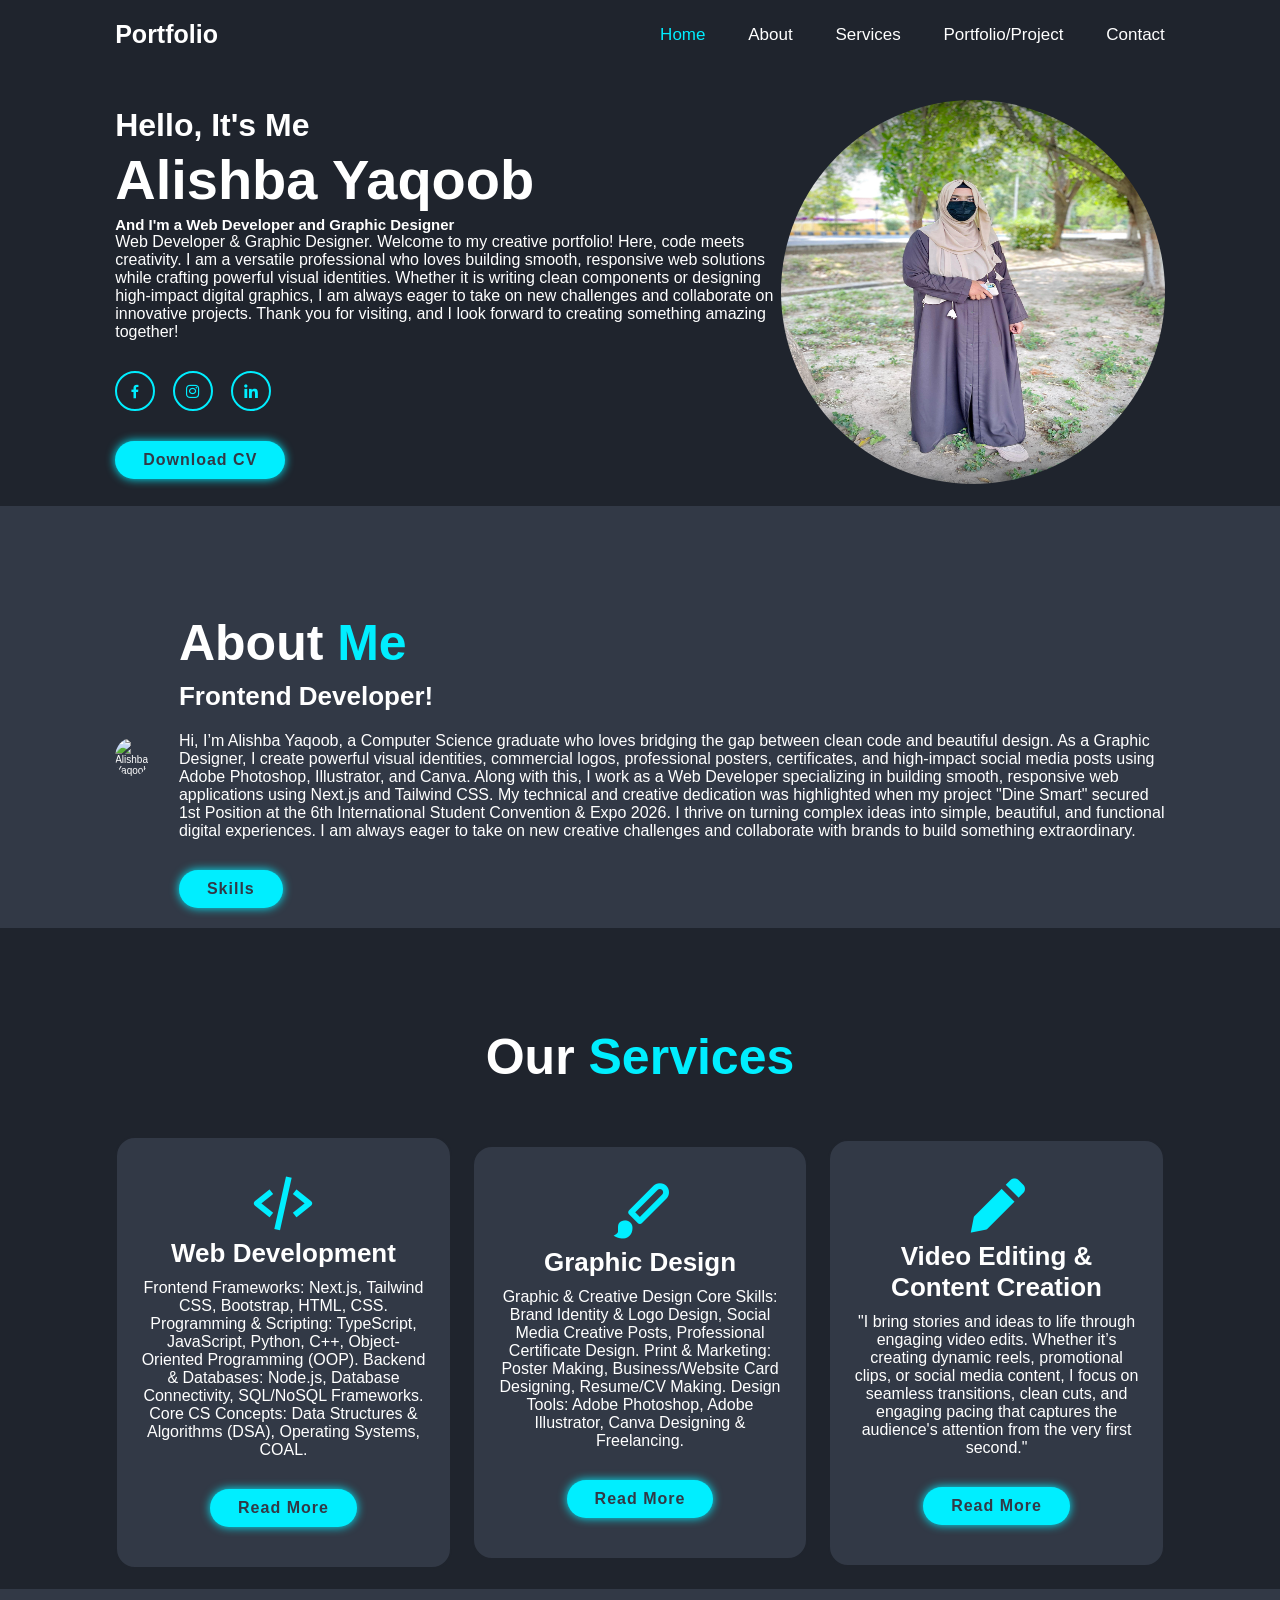
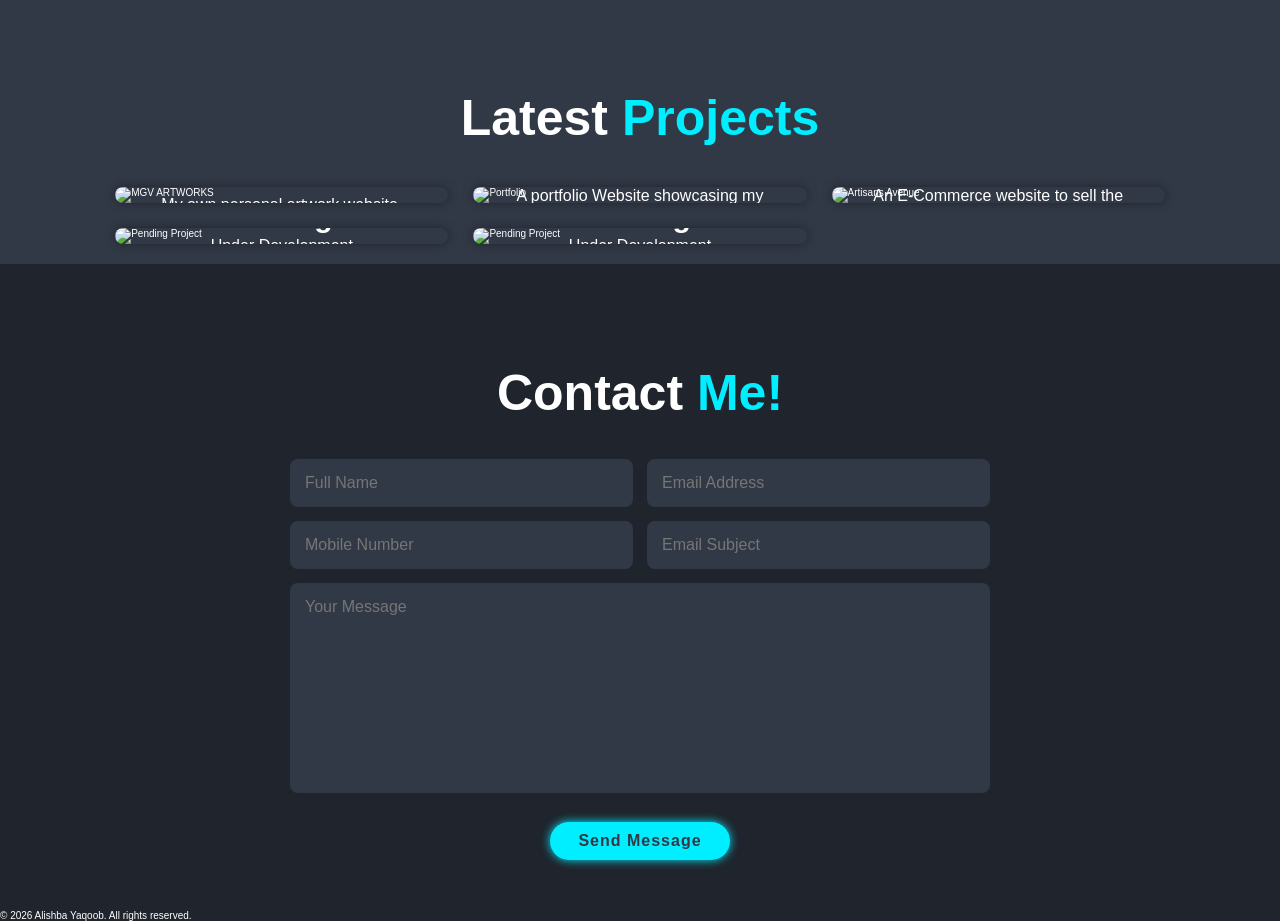
==== commit cd937a4e: "Add files via upload" ====
--- a/index.html
+++ b/index.html
@@ -6,7 +6,7 @@
     <meta name="viewport" content="width=device-width, initial-scale=1.0" />
     <title>Portfolio</title>
 
-    <link rel="stylesheet" href="css/styles.css" />
+   <link rel="stylesheet" href="styles.css" />
     <link rel="preconnect" href="https://fonts.googleapis.com" />
     <link rel="preconnect" href="https://fonts.gstatic.com" crossorigin />
     <link
@@ -52,11 +52,11 @@
           <a href="https://www.linkedin.com/posts/alishba-developer-207349358_coding-html-and-css-activity-7309603225593114624-E_AR?utm_source=social_share_send&utm_medium=android_app&rcm=ACoAAFkKJecBhcSAUCgLIRQaaTDLS2A-HaEOlEc&utm_campaign=copy_link" target="_blank"><i class="bx bxl-linkedin"></i></a>
         </div>
         <!-- Download CV Button -->
-        <a href="./CV/my cv.pdf" target="_blank" class="btn">Download CV</a>
+        <a href="cv.pdf" target="_blank" class="btn">Download CV</a>
       </div>
 
       <div class="home-img">
-        <img src="images/5.jpg" alt="Alishba Yaqoob" />
+       <img src="5.jpg" alt="Alishba Yaqoob" />
       </div>
     </section>
 
--- a/styles.css
+++ b/styles.css
@@ -0,0 +1,432 @@
+* {
+    margin: 0;
+    padding: 0;
+    box-sizing: border-box;
+    text-decoration: none;
+    border: none;
+    outline: none;
+    scroll-behavior: smooth;
+    font-family: 'Poppins', sans-serif;
+}
+
+:root {
+    --bg-color: #1f242d;
+    --second-bg-color: #323946;
+    --text-color: #fff;
+    --main-color: #0ef;
+}
+
+html {
+    font-size: 62.5%;
+    overflow-x: hidden;
+
+}
+
+body {
+    background: var(--bg-color);
+    color: var(--text-color);
+    overflow-y: hidden;
+}
+
+section {
+    min-width: 100vh;
+    padding: 10rem 9% 2rem;
+}
+
+.header {
+    position: fixed;
+    top: 0;
+    left: 0;
+    width: 100%;
+    padding: 2rem 9%;
+    background: var(--bg-color);
+    display: flex;
+    justify-content: space-between;
+    align-items: center;
+    z-index: 100;
+}
+
+.header.sticky {
+    border-bottom: .1rem solid rgba(0, 0, 0, .2);
+}
+
+.logo {
+    font-size: 2.5rem;
+    color: var(--text-color);
+    font-weight: 600;
+    cursor: default;
+}
+
+.navbar a {
+    font-size: 1.7rem;
+    color: var(--text-color);
+    margin-left: 4rem;
+    transition: .3s;
+}
+
+.navbar a:hover {
+    color: var(--main-color);
+}
+
+.navbar a.active {
+    color: var(--main-color);
+}
+
+
+#menu-icon {
+    font-size: 3.6rem;
+    color: var(--text-color);
+    display: none;
+}
+
+.home {
+    display: flex;
+    justify-content: center;
+    align-items: center;
+}
+
+.home-content h3 {
+    font-size: 3.2rem;
+    font-weight: 700;
+}
+
+.home-content h3 :nth-of-type(2) {
+    margin-bottom: 2rem;
+}
+
+span {
+    color: var(--main-color);
+}
+
+.home-content h1 {
+    font-size: 5.6rem;
+    font-weight: 700;
+    line-height: 1.3;
+}
+
+.home-img img {
+    width: 30vw;
+    height: 30vw;
+    border-radius: 50%;
+    animation: floatImage 4s ease-in-out infinite;
+}
+
+@keyframes floatImage {
+    0%{
+        transform: translateY(0)
+    }
+    50%{
+        transform: translateY(-2.4rem)
+    }
+    100%{
+        transform: translateY(0)
+    }
+}
+
+.home-content p {
+    font-size: 1.6rem;
+}
+
+
+.social-media a {
+    display: inline-flex;
+    justify-content: center;
+    align-items: center;
+    width: 4rem;
+    height: 4rem;
+    background: transparent;
+    border: .2rem solid var(--main-color);
+    border-radius: 50%;
+    color: var(--main-color);
+    margin: 3rem 1.5rem 3rem 0;
+    transition: .5s ease;
+}
+
+.social-media a i {
+    font-size: large;
+}
+
+.social-media a:hover {
+    background: var(--main-color);
+    color: var(--second-bg-color);
+    box-shadow: 0 0 1rem var(--main-color);
+}
+
+.btn {
+    display: inline-block;
+    padding: 1rem 2.8rem;
+    background: var(--main-color);
+    border-radius: 4rem;
+    box-shadow: 0 0 1rem var(--main-color);
+    font-size: 1.6rem;
+    color: var(--second-bg-color);
+    letter-spacing: .1rem;
+    font-weight: 600;837
+    transition: .5s ease;
+}
+
+.btn:hover {
+    box-shadow: none;
+}
+
+.about {
+    display: flex;
+    justify-content: center;
+    align-items: center;
+    gap: 3rem;
+    background: var(--second-bg-color);
+}
+
+.about-img img {
+    
+    width: 30vw;
+    height: 30vw;
+    border-radius: 50%;
+}
+
+.heading {
+    text-align: center;
+    font-size: 5rem;
+
+}
+
+.about-content h2 {
+    text-align: left;
+    line-height: 1.5;
+}
+
+.about-content h3 {
+    font-size: 2.6rem;
+}
+
+.about-content p {
+    font-size: 1.6rem;
+    margin: 2rem 0 3rem;
+}
+
+
+.services h2 {
+    margin-bottom: 5rem;
+}
+
+.services-container {
+    display: flex;
+    justify-content: center;
+    align-items: center;
+    flex-wrap: wrap;
+    gap: 2rem;
+}
+
+.services-container .services-box {
+    flex: 1 1 30rem;
+    background: var(--second-bg-color);
+    padding: 3rem 2rem 4rem;
+    border-radius: 2rem;
+    text-align: center;
+    border: .2rem solid var(--bg-color);
+    transition: .5s ease;
+}
+
+.services-container .services-box:hover {
+    border-color: var(--main-color);
+    transform: scale(1.02);
+}
+
+.services-box i {
+    font-size: 7rem;
+    color: var(--main-color);
+}
+
+.services-box h3 {
+    font-size: 2.6rem;
+}
+
+.services-box p {
+    font-size: 1.6rem;
+    margin: 1rem 0 3rem;
+}
+
+
+.portfolio {
+    background: var(--second-bg-color);
+}
+
+.portfolio h2 {
+    margin-bottom: 4rem;
+}
+
+.portfolio-container {
+    display: grid;
+    grid-template-columns: repeat(3, 1fr);
+    align-items: center;
+    gap: 2.5rem;
+}
+
+.portfolio-container .portfolio-box {
+    position: relative;
+    border-radius: 2rem;
+    box-shadow: 0 0 1rem var(--bg-color);
+    overflow: hidden;
+    display: flex;
+}
+
+.portfolio-box img {
+    width: 100%;
+    transition: .5s ease;
+}
+
+.portfolio-box:hover img {
+    transform: scale(1.1);
+}
+
+.portfolio-box .portfolio-layer {
+    position: absolute;
+    bottom: 0;
+    left: 0;
+    width: 100%;
+    height: 100%;
+    background: linear-gradient(rgba(0, 0, 0, .1), var(--main-color));
+    display: flex;
+    justify-content: center;
+    align-items: center;
+    flex-direction: column;
+    text-align: center;
+    padding: 0 4rem;
+    transform: translateY(100%);
+    transition: .5s ease;
+}
+
+.portfolio-box:hover .portfolio-layer {
+    transform: translateY(0);
+}
+
+.portfolio-layer h4 {
+    font-size: 3rem;
+}
+
+.portfolio-layer p {
+    font-size: 1.6rem;
+    margin: .3rem 0 1rem;
+}
+
+.portfolio-layer a {
+    display: inline-flex;
+    justify-content: center;
+    align-items: center;
+    width: 5rem;
+    height: 5rem;
+    background: var(--text-color);
+    border-radius: 50%;
+}
+
+.portfolio-layer a i {
+    font-size: 2rem;
+    color: var(--second-bg-color);
+}
+
+.contact h2 {
+    margin-bottom: 3rem;
+}
+
+.contact form {
+    max-width: 70rem;
+    margin: 1rem auto;
+    text-align: center;
+    margin-bottom: 3rem;
+}
+
+.contact form .input-box {
+    display: flex;
+    justify-content: space-between;
+    flex-wrap: wrap;
+}
+
+.contact form .input-box input,
+.contact form textarea {
+    width: 100%;
+    padding: 1.5rem;
+    font-size: 1.6rem;
+    color: var(--text-color);
+    background: var(--second-bg-color);
+    border-radius: .8rem;
+    margin: .7rem 0;
+}
+
+.contact form .input-box input {
+    width: 49%;
+}
+
+.contact FORM textarea {
+    resize: none;
+}
+
+.contact form .btn {
+    margin-top: 2rem;
+    cursor: pointer;
+}
+
+.footer {
+    display: flex;
+    justify-content: space-between;
+    align-items: center;
+    flex-wrap: wrap;
+    padding: 2rem 9%;
+    background: var(--second-bg-color);
+}
+
+.footer-text p {
+    font-size: 1.6rem;
+}
+
+.footer-iconTap a {
+    display: inline-flex;
+    justify-content: center;
+    align-items: center;
+    padding: .8rem;
+    background: var(--main-color);
+    border-radius: .8rem;
+    transition: .5s ease;
+}
+
+.footer-iconTap a:hover {
+    box-shadow: 0 0 1rem var(--main-color);
+}
+
+.footer-iconTap i {
+    font-size: 2.4rem;
+    color: var(--second-bg-color);
+}
+.skills {
+    padding: 10rem 9% 2rem;
+    background: var(--second-bg-color);
+}
+
+.skills h2 {
+    text-align: center;
+    margin-bottom: 4rem;
+}
+
+.skills-container {
+    display: flex;
+    flex-wrap: wrap;
+    justify-content: center;
+    gap: 2rem;
+}
+
+.skill-box {
+    background: var(--bg-color);
+    padding: 2rem;
+    border-radius: 1rem;
+    text-align: center;
+    width: 30rem;
+    box-shadow: 0 0 1rem rgba(0, 0, 0, 0.2);
+}
+
+.skill-box h3 {
+    font-size: 2.4rem;
+    margin-bottom: 1rem;
+}
+
+.skill-box p {
+    font-size: 1.6rem;
+}
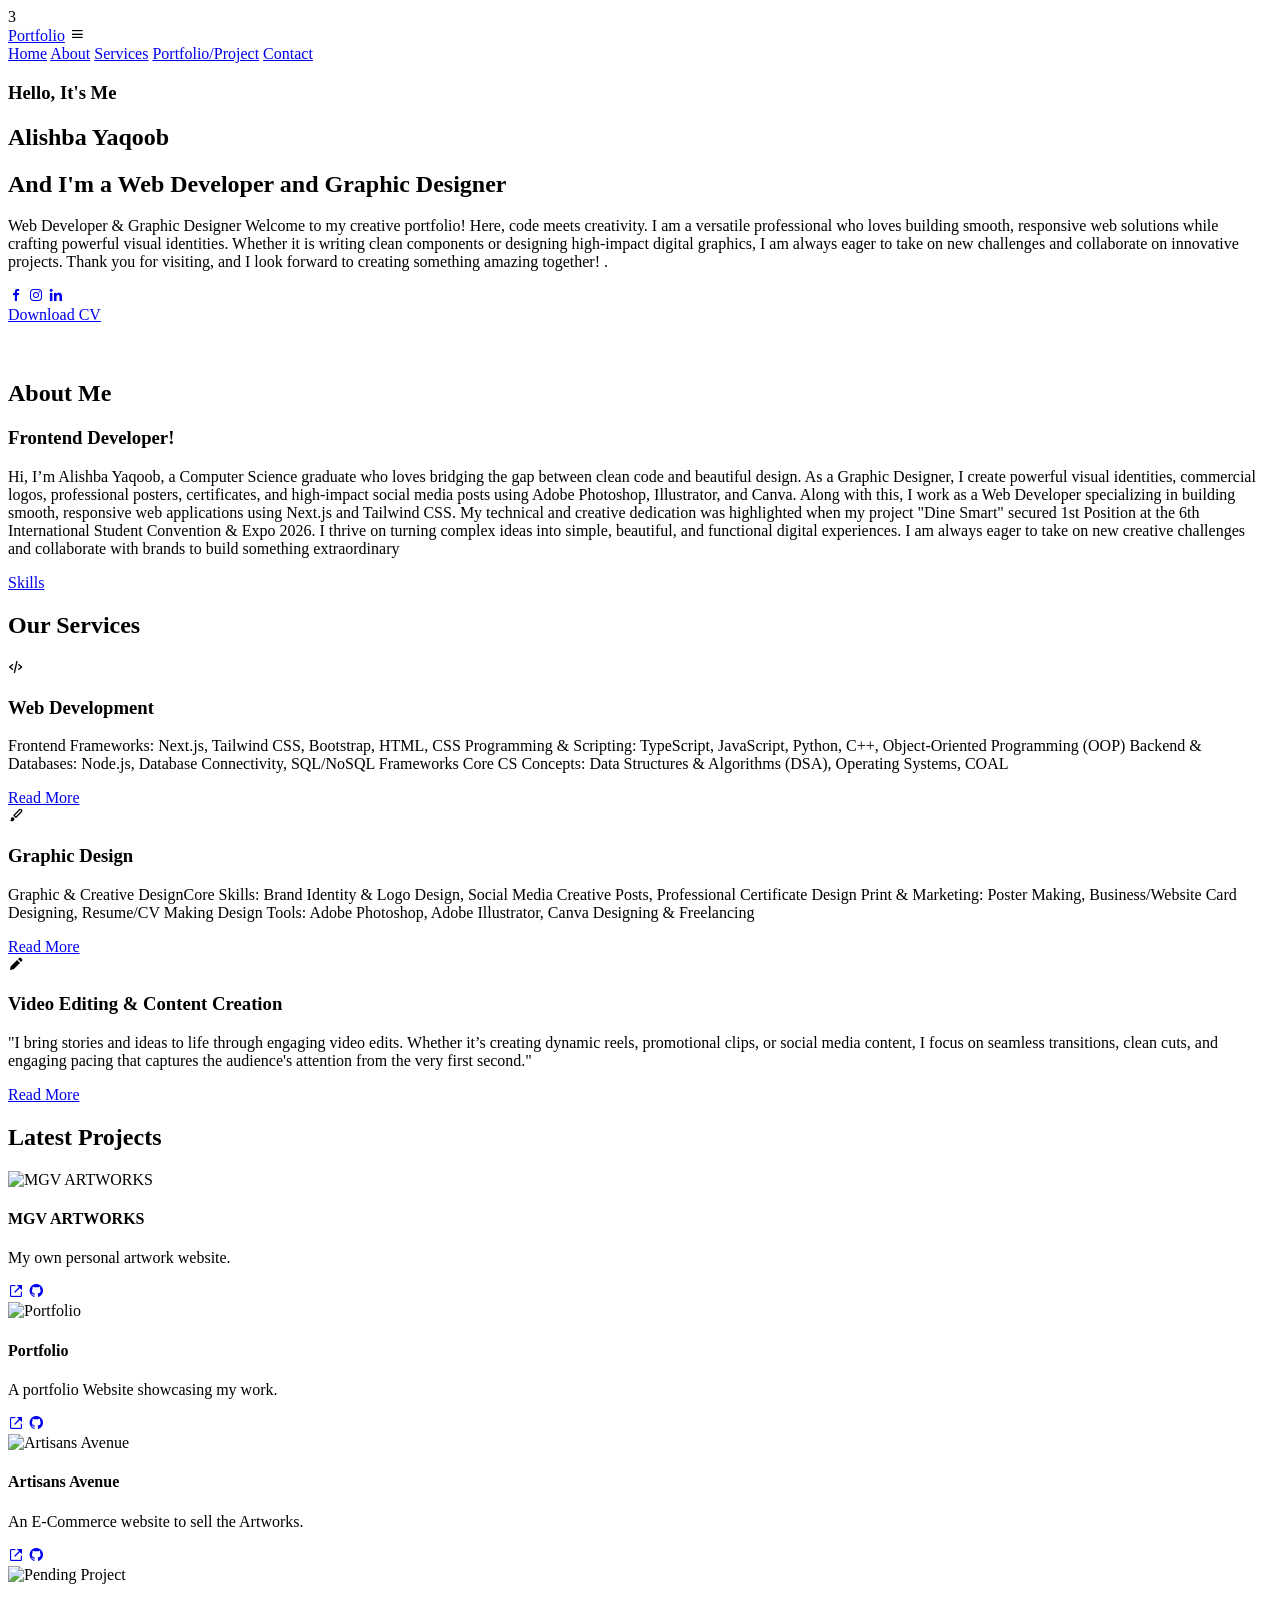
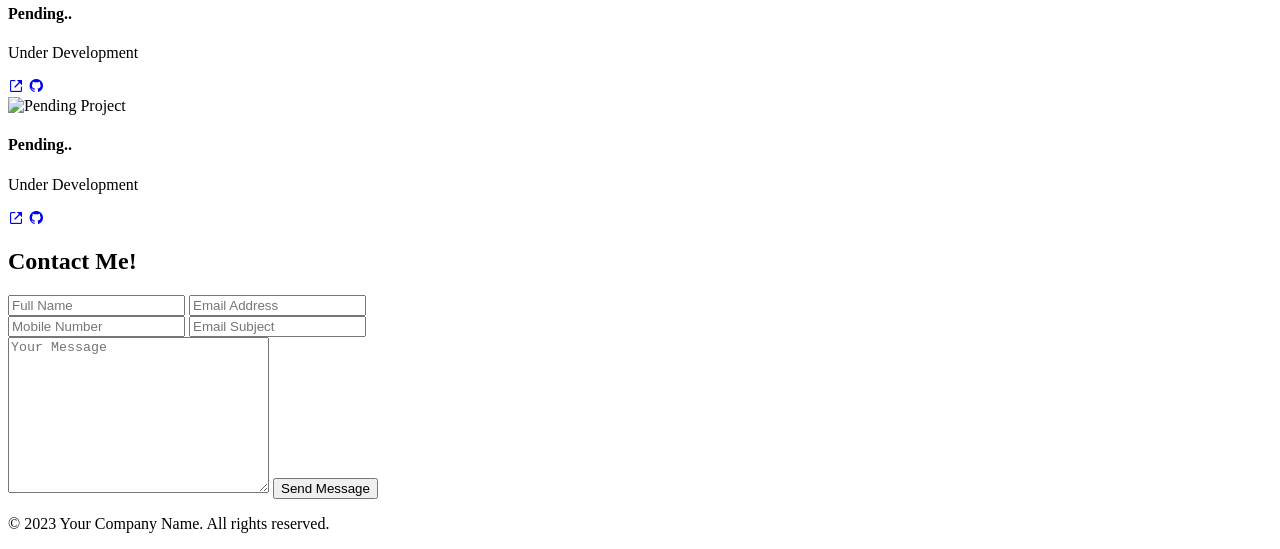
==== commit a8aab69c: "Add files via upload" ====
--- a/index.html
+++ b/index.html
@@ -6,11 +6,11 @@
     <meta name="viewport" content="width=device-width, initial-scale=1.0" />
     <title>Portfolio</title>
 
-   <link rel="stylesheet" href="styles.css" />
+    <link rel="stylesheet" href="css/styles.css" />
     <link rel="preconnect" href="https://fonts.googleapis.com" />
     <link rel="preconnect" href="https://fonts.gstatic.com" crossorigin />
     <link
-      href="https://fonts.googleapis.com/css2?family=Open+Sans:wght=300&family=Poppins&family=Questrial&display=swap"
+      href="https://fonts.googleapis.com/css2?family=Open+Sans:wght@300&family=Poppins&family=Questrial&display=swap"
       rel="stylesheet"
     />
 
@@ -21,7 +21,7 @@
     />
 </head>
 
-<body>
+<body>3
     <!-- header -->
     <header class="header">
       <a href="#" class="logo">Portfolio</a>
@@ -44,35 +44,37 @@
         <h1>Alishba Yaqoob</h1>
         <h2>And I'm a Web Developer and Graphic Designer<span class="multiple-text"></span></h2>
         <p>
-           Web Developer & Graphic Designer. Welcome to my creative portfolio! Here, code meets creativity. I am a versatile professional who loves building smooth, responsive web solutions while crafting powerful visual identities. Whether it is writing clean components or designing high-impact digital graphics, I am always eager to take on new challenges and collaborate on innovative projects. Thank you for visiting, and I look forward to creating something amazing together!
+           Web Developer & Graphic Designer  Welcome to my creative portfolio! Here, code meets creativity. I am a versatile professional who loves building smooth, responsive web solutions while crafting powerful visual identities. Whether it is writing clean components or designing high-impact digital graphics, I am always eager to take on new challenges and collaborate on innovative projects. Thank you for visiting, and I look forward to creating something amazing together! .
         </p>
         <div class="social-media">
-          <a href="https://www.facebook.com/profile.php?id=61574456946476" target="_blank"><i class="bx bxl-facebook"></i></a>
-          <a href="https://www.instagram.com/alishba_developer?igsh=MWMxemc5bnBic3R3Zw==" target="_blank"><i class="bx bxl-instagram"></i></a>
-          <a href="https://www.linkedin.com/posts/alishba-developer-207349358_coding-html-and-css-activity-7309603225593114624-E_AR?utm_source=social_share_send&utm_medium=android_app&rcm=ACoAAFkKJecBhcSAUCgLIRQaaTDLS2A-HaEOlEc&utm_campaign=copy_link" target="_blank"><i class="bx bxl-linkedin"></i></a>
+          <a href="https://www.facebook.com/profile.php?id=61574456946476"><i class="bx bxl-facebook"></i></a>
+         
+          <a href="https://www.instagram.com/alishba_developer?igsh=MWMxemc5bnBic3R3Zw=="><i class="bx bxl-instagram"></i></a>
+          <a href="https://www.linkedin.com/posts/alishba-developer-207349358_coding-html-and-css-activity-7309603225593114624-E_AR?utm_source=social_share_send&utm_medium=android_app&rcm=ACoAAFkKJecBhcSAUCgLIRQaaTDLS2A-HaEOlEc&utm_campaign=copy_link"><i class="bx bxl-linkedin"></i></a>
         </div>
         <!-- Download CV Button -->
-        <a href="cv.pdf" target="_blank" class="btn">Download CV</a>
+        <a href="./CV/my cv.pdf"  target="_blank" class="btn">Download CV</a>
+
       </div>
 
       <div class="home-img">
-       <img src="5.jpg" alt="Alishba Yaqoob" />
+        <img src="images/5.jpg" alt="" />
       </div>
     </section>
 
     <!-- about -->
     <section class="about" id="about">
       <div class="about-img">
-        <img src="images/5.jpg" alt="Alishba Yaqoob" />
+        <img src="images/5.jpg" alt="" />
       </div>
 
       <div class="about-content">
         <h2 class="heading">About <span>Me</span></h2>
         <h3>Frontend Developer!</h3>
         <p>
-         Hi, I’m Alishba Yaqoob, a Computer Science graduate who loves bridging the gap between clean code and beautiful design. As a Graphic Designer, I create powerful visual identities, commercial logos, professional posters, certificates, and high-impact social media posts using Adobe Photoshop, Illustrator, and Canva. Along with this, I work as a Web Developer specializing in building smooth, responsive web applications using Next.js and Tailwind CSS. My technical and creative dedication was highlighted when my project "Dine Smart" secured 1st Position at the 6th International Student Convention & Expo 2026. I thrive on turning complex ideas into simple, beautiful, and functional digital experiences. I am always eager to take on new creative challenges and collaborate with brands to build something extraordinary.
+         Hi, I’m Alishba Yaqoob, a Computer Science graduate who loves bridging the gap between clean code and beautiful design.  As a Graphic Designer, I create powerful visual identities, commercial logos, professional posters, certificates, and high-impact social media posts using Adobe Photoshop, Illustrator, and Canva. Along with this, I work as a Web Developer specializing in building smooth, responsive web applications using Next.js and Tailwind CSS.  My technical and creative dedication was highlighted when my project "Dine Smart" secured 1st Position at the 6th International Student Convention & Expo 2026. I thrive on turning complex ideas into simple, beautiful, and functional digital experiences. I am always eager to take on new creative challenges and collaborate with brands to build something extraordinary
         </p>
-        <a href="skills.html" class="btn">Skills</a>
+        <a href="skills .html" class="btn">Skills</a>
       </div>
     </section>
 
@@ -84,7 +86,7 @@
           <i class="bx bx-code-alt"></i>
           <h3>Web Development</h3>
           <p>
-            Frontend Frameworks: Next.js, Tailwind CSS, Bootstrap, HTML, CSS. Programming & Scripting: TypeScript, JavaScript, Python, C++, Object-Oriented Programming (OOP). Backend & Databases: Node.js, Database Connectivity, SQL/NoSQL Frameworks. Core CS Concepts: Data Structures & Algorithms (DSA), Operating Systems, COAL.
+           Frontend Frameworks: Next.js, Tailwind CSS, Bootstrap, HTML, CSS  Programming & Scripting: TypeScript, JavaScript, Python, C++, Object-Oriented Programming (OOP)  Backend & Databases: Node.js, Database Connectivity, SQL/NoSQL Frameworks  Core CS Concepts: Data Structures & Algorithms (DSA), Operating Systems, COAL
           </p>
           <a href="#" class="btn">Read More</a>
         </div>
@@ -93,7 +95,7 @@
           <i class="bx bxs-paint"></i>
           <h3>Graphic Design</h3>
           <p>
-            Graphic & Creative Design Core Skills: Brand Identity & Logo Design, Social Media Creative Posts, Professional Certificate Design. Print & Marketing: Poster Making, Business/Website Card Designing, Resume/CV Making. Design Tools: Adobe Photoshop, Adobe Illustrator, Canva Designing & Freelancing.
+            Graphic & Creative DesignCore Skills: Brand Identity & Logo Design, Social Media Creative Posts, Professional Certificate Design  Print & Marketing: Poster Making, Business/Website Card Designing, Resume/CV Making  Design Tools: Adobe Photoshop, Adobe Illustrator, Canva Designing & Freelancing
           </p>
           <a href="#" class="btn">Read More</a>
         </div>
@@ -102,7 +104,7 @@
           <i class="bx bxs-pencil"></i>
           <h3>Video Editing & Content Creation</h3>
           <p>
-            "I bring stories and ideas to life through engaging video edits. Whether it’s creating dynamic reels, promotional clips, or social media content, I focus on seamless transitions, clean cuts, and engaging pacing that captures the audience's attention from the very first second."
+          "I bring stories and ideas to life through engaging video edits. Whether it’s creating dynamic reels, promotional clips, or social media content, I focus on seamless transitions, clean cuts, and engaging pacing that captures the audience's attention from the very first second."
           </p>
           <a href="#" class="btn">Read More</a>
         </div>
@@ -150,7 +152,7 @@
             <h4>Pending..</h4>
             <p>Under Development</p>
             <a href="#"><i class="bx bx-link-external"></i></a>
-            <a href="https://github.com/alishbayaqoob12/ALishba-yaqoob-oop-pojects.git" target="_blank"><i class="bx bxl-github"></i></a>
+            <a href="https://github.com/alishbayaqoob12/ALishba-yaqoob-oop-pojects.git"><i class="bx bxl-github"></i></a>
           </div>
         </div>
     
@@ -160,7 +162,7 @@
             <h4>Pending..</h4>
             <p>Under Development</p>
             <a href="#"><i class="bx bx-link-external"></i></a>
-            <a href="https://github.com/alishbayaqoob12/ALishba-yaqoob-oop-pojects.git" target="_blank"><i class="bx bxl-github"></i></a>
+            <a href="https://github.com/alishbayaqoob12/ALishba-yaqoob-oop-pojects.git"><i class="bx bxl-github"></i></a>
           </div>
         </div>
       </div>
@@ -170,22 +172,21 @@
     <section class="contact" id="contact">
       <h2 class="heading">Contact <span>Me!</span></h2>
 
-      <form action="mailto:alishbayaqoob123@gmail.com" method="post" enctype="text/plain">
+      <form action="alishbayaqoob123@gmail.com" method="post" enctype="text/plain">
         <div class="input-box">
-          <input type="text" name="name" placeholder="Full Name" required />
-          <input type="email" name="email" placeholder="Email Address" required />
+          <input type="text" placeholder="Full Name" />
+          <input type="email" placeholder="Email Address" />
         </div>
         <div class="input-box">
-          <input type="number" name="phone" placeholder="Mobile Number" />
-          <input type="text" name="subject" placeholder="Email Subject" required />
+          <input type="number" placeholder="Mobile Number" />
+          <input type="text" placeholder="Email Subject" />
         </div>
         <textarea
-          name="message"
-          id="message"
+          name=""
+          id=""
           cols="30"
           rows="10"
           placeholder="Your Message"
-          required
         ></textarea>
         <input type="submit" value="Send Message" class="btn" />
       </form>
@@ -194,7 +195,8 @@
     <!-- footer -->
     <footer>
       <div class="footer-content">
-          <p>&copy; 2026 Alishba Yaqoob. All rights reserved.</p>
+          <p>&copy; 2023 Your Company Name. All rights reserved.</p>
+        
       </div>
     </footer>
     
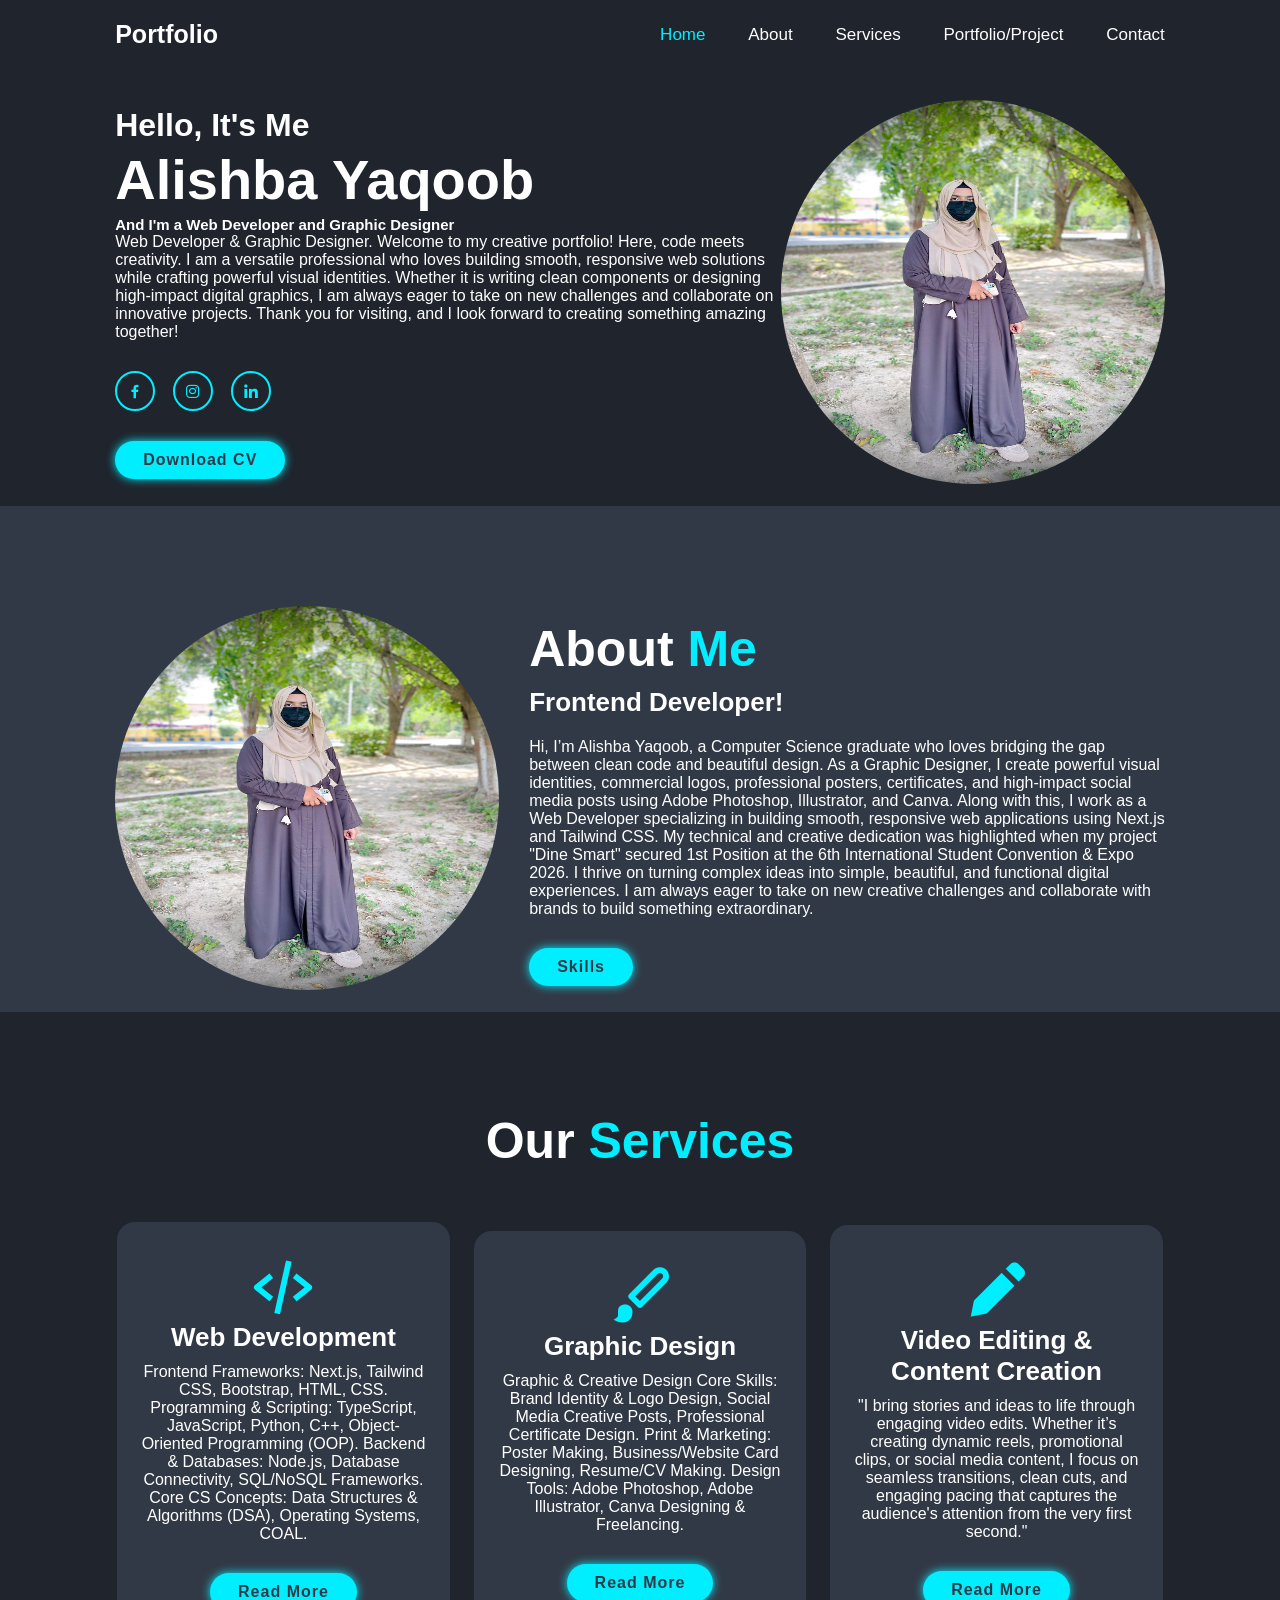
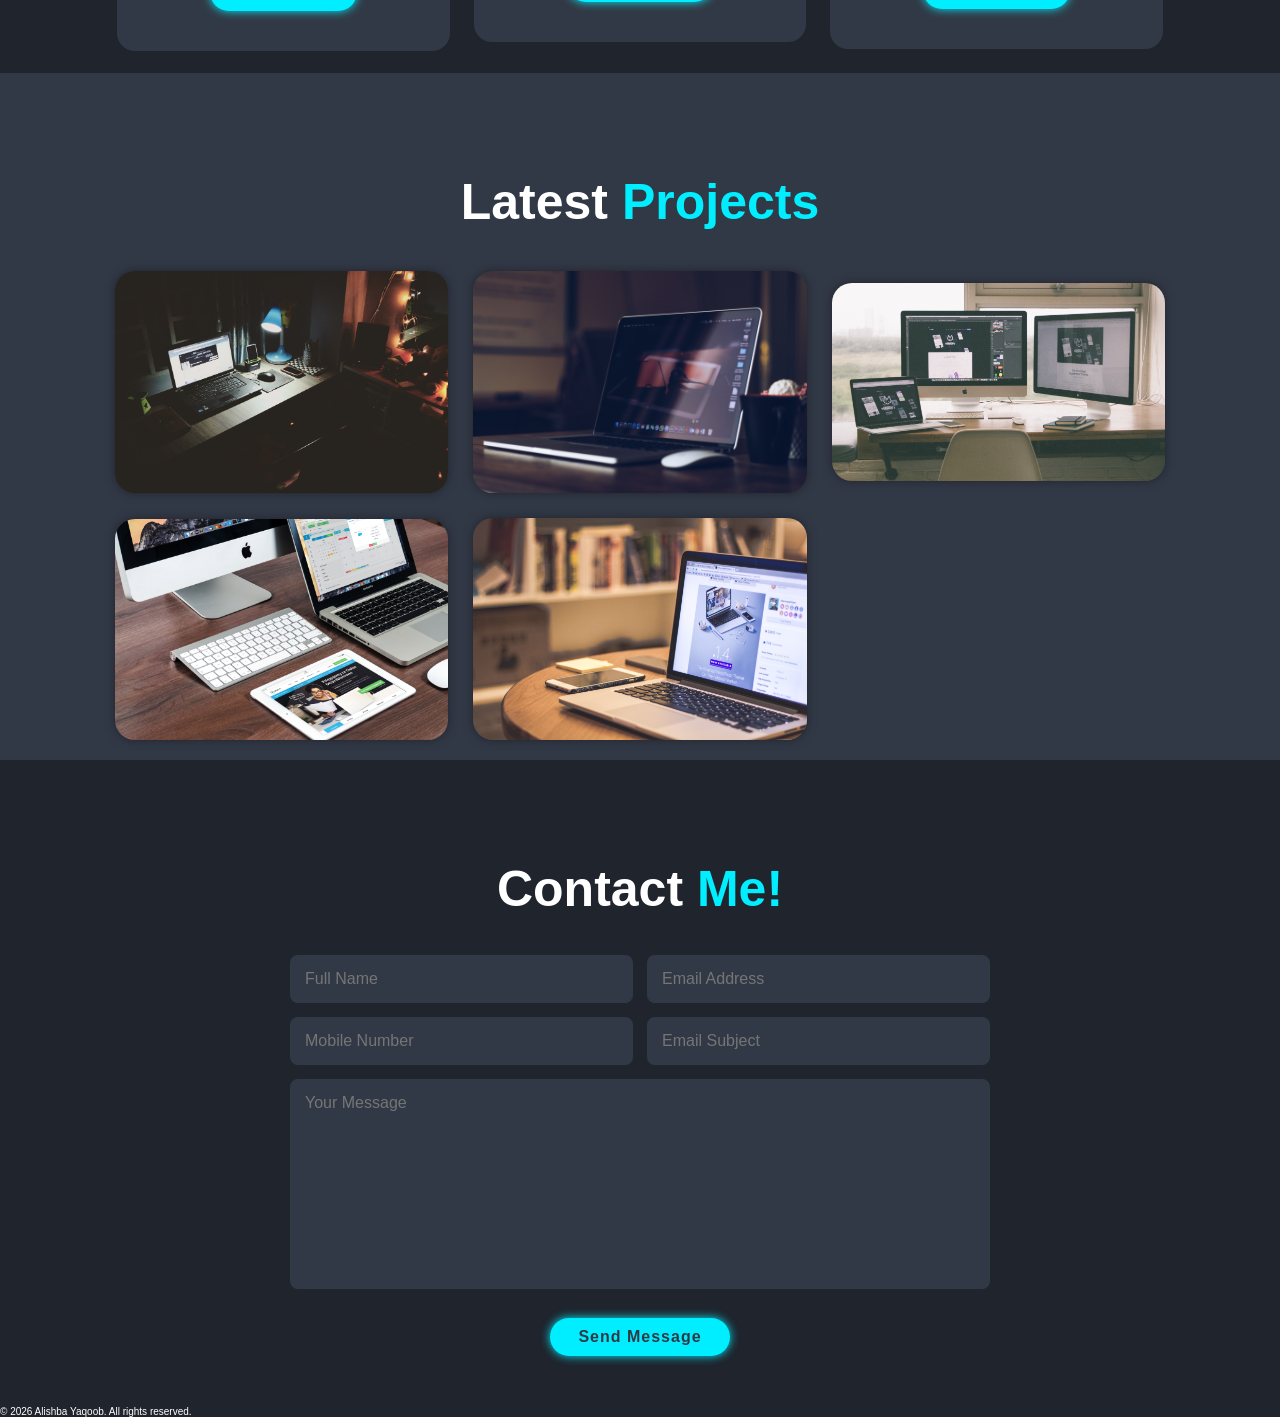
==== commit b207ef04: "Add files via upload" ====
--- a/index.html
+++ b/index.html
@@ -6,11 +6,11 @@
     <meta name="viewport" content="width=device-width, initial-scale=1.0" />
     <title>Portfolio</title>
 
-    <link rel="stylesheet" href="css/styles.css" />
+    <link rel="stylesheet" href="styles.css" />
     <link rel="preconnect" href="https://fonts.googleapis.com" />
     <link rel="preconnect" href="https://fonts.gstatic.com" crossorigin />
     <link
-      href="https://fonts.googleapis.com/css2?family=Open+Sans:wght@300&family=Poppins&family=Questrial&display=swap"
+      href="https://fonts.googleapis.com/css2?family=Open+Sans:wght=300&family=Poppins&family=Questrial&display=swap"
       rel="stylesheet"
     />
 
@@ -21,7 +21,7 @@
     />
 </head>
 
-<body>3
+<body>
     <!-- header -->
     <header class="header">
       <a href="#" class="logo">Portfolio</a>
@@ -44,37 +44,35 @@
         <h1>Alishba Yaqoob</h1>
         <h2>And I'm a Web Developer and Graphic Designer<span class="multiple-text"></span></h2>
         <p>
-           Web Developer & Graphic Designer  Welcome to my creative portfolio! Here, code meets creativity. I am a versatile professional who loves building smooth, responsive web solutions while crafting powerful visual identities. Whether it is writing clean components or designing high-impact digital graphics, I am always eager to take on new challenges and collaborate on innovative projects. Thank you for visiting, and I look forward to creating something amazing together! .
+           Web Developer & Graphic Designer. Welcome to my creative portfolio! Here, code meets creativity. I am a versatile professional who loves building smooth, responsive web solutions while crafting powerful visual identities. Whether it is writing clean components or designing high-impact digital graphics, I am always eager to take on new challenges and collaborate on innovative projects. Thank you for visiting, and I look forward to creating something amazing together!
         </p>
         <div class="social-media">
-          <a href="https://www.facebook.com/profile.php?id=61574456946476"><i class="bx bxl-facebook"></i></a>
-         
-          <a href="https://www.instagram.com/alishba_developer?igsh=MWMxemc5bnBic3R3Zw=="><i class="bx bxl-instagram"></i></a>
-          <a href="https://www.linkedin.com/posts/alishba-developer-207349358_coding-html-and-css-activity-7309603225593114624-E_AR?utm_source=social_share_send&utm_medium=android_app&rcm=ACoAAFkKJecBhcSAUCgLIRQaaTDLS2A-HaEOlEc&utm_campaign=copy_link"><i class="bx bxl-linkedin"></i></a>
+          <a href="https://www.facebook.com/profile.php?id=61574456946476" target="_blank"><i class="bx bxl-facebook"></i></a>
+          <a href="https://www.instagram.com/alishba_developer?igsh=MWMxemc5bnBic3R3Zw==" target="_blank"><i class="bx bxl-instagram"></i></a>
+          <a href="https://www.linkedin.com/posts/alishba-developer-207349358_coding-html-and-css-activity-7309603225593114624-E_AR?utm_source=social_share_send&utm_medium=android_app&rcm=ACoAAFkKJecBhcSAUCgLIRQaaTDLS2A-HaEOlEc&utm_campaign=copy_link" target="_blank"><i class="bx bxl-linkedin"></i></a>
         </div>
         <!-- Download CV Button -->
-        <a href="./CV/my cv.pdf"  target="_blank" class="btn">Download CV</a>
-
+        <a href="cv.pdf" target="_blank" class="btn">Download CV</a>
       </div>
 
       <div class="home-img">
-        <img src="images/5.jpg" alt="" />
+        <img src="5.jpg" alt="Alishba Yaqoob" />
       </div>
     </section>
 
     <!-- about -->
     <section class="about" id="about">
       <div class="about-img">
-        <img src="images/5.jpg" alt="" />
+        <img src="5.jpg" alt="Alishba Yaqoob" />
       </div>
 
       <div class="about-content">
         <h2 class="heading">About <span>Me</span></h2>
         <h3>Frontend Developer!</h3>
         <p>
-         Hi, I’m Alishba Yaqoob, a Computer Science graduate who loves bridging the gap between clean code and beautiful design.  As a Graphic Designer, I create powerful visual identities, commercial logos, professional posters, certificates, and high-impact social media posts using Adobe Photoshop, Illustrator, and Canva. Along with this, I work as a Web Developer specializing in building smooth, responsive web applications using Next.js and Tailwind CSS.  My technical and creative dedication was highlighted when my project "Dine Smart" secured 1st Position at the 6th International Student Convention & Expo 2026. I thrive on turning complex ideas into simple, beautiful, and functional digital experiences. I am always eager to take on new creative challenges and collaborate with brands to build something extraordinary
+         Hi, I’m Alishba Yaqoob, a Computer Science graduate who loves bridging the gap between clean code and beautiful design. As a Graphic Designer, I create powerful visual identities, commercial logos, professional posters, certificates, and high-impact social media posts using Adobe Photoshop, Illustrator, and Canva. Along with this, I work as a Web Developer specializing in building smooth, responsive web applications using Next.js and Tailwind CSS. My technical and creative dedication was highlighted when my project "Dine Smart" secured 1st Position at the 6th International Student Convention & Expo 2026. I thrive on turning complex ideas into simple, beautiful, and functional digital experiences. I am always eager to take on new creative challenges and collaborate with brands to build something extraordinary.
         </p>
-        <a href="skills .html" class="btn">Skills</a>
+        <a href="skills.html" class="btn">Skills</a>
       </div>
     </section>
 
@@ -86,7 +84,7 @@
           <i class="bx bx-code-alt"></i>
           <h3>Web Development</h3>
           <p>
-           Frontend Frameworks: Next.js, Tailwind CSS, Bootstrap, HTML, CSS  Programming & Scripting: TypeScript, JavaScript, Python, C++, Object-Oriented Programming (OOP)  Backend & Databases: Node.js, Database Connectivity, SQL/NoSQL Frameworks  Core CS Concepts: Data Structures & Algorithms (DSA), Operating Systems, COAL
+            Frontend Frameworks: Next.js, Tailwind CSS, Bootstrap, HTML, CSS. Programming & Scripting: TypeScript, JavaScript, Python, C++, Object-Oriented Programming (OOP). Backend & Databases: Node.js, Database Connectivity, SQL/NoSQL Frameworks. Core CS Concepts: Data Structures & Algorithms (DSA), Operating Systems, COAL.
           </p>
           <a href="#" class="btn">Read More</a>
         </div>
@@ -95,7 +93,7 @@
           <i class="bx bxs-paint"></i>
           <h3>Graphic Design</h3>
           <p>
-            Graphic & Creative DesignCore Skills: Brand Identity & Logo Design, Social Media Creative Posts, Professional Certificate Design  Print & Marketing: Poster Making, Business/Website Card Designing, Resume/CV Making  Design Tools: Adobe Photoshop, Adobe Illustrator, Canva Designing & Freelancing
+            Graphic & Creative Design Core Skills: Brand Identity & Logo Design, Social Media Creative Posts, Professional Certificate Design. Print & Marketing: Poster Making, Business/Website Card Designing, Resume/CV Making. Design Tools: Adobe Photoshop, Adobe Illustrator, Canva Designing & Freelancing.
           </p>
           <a href="#" class="btn">Read More</a>
         </div>
@@ -104,7 +102,7 @@
           <i class="bx bxs-pencil"></i>
           <h3>Video Editing & Content Creation</h3>
           <p>
-          "I bring stories and ideas to life through engaging video edits. Whether it’s creating dynamic reels, promotional clips, or social media content, I focus on seamless transitions, clean cuts, and engaging pacing that captures the audience's attention from the very first second."
+            "I bring stories and ideas to life through engaging video edits. Whether it’s creating dynamic reels, promotional clips, or social media content, I focus on seamless transitions, clean cuts, and engaging pacing that captures the audience's attention from the very first second."
           </p>
           <a href="#" class="btn">Read More</a>
         </div>
@@ -117,7 +115,7 @@
     
       <div class="portfolio-container">
         <div class="portfolio-box">
-          <img src="images/port1.jpg" alt="MGV ARTWORKS" />
+          <img src="port1.jpg" alt="MGV ARTWORKS" />
           <div class="portfolio-layer">
             <h4>MGV ARTWORKS</h4>
             <p>My own personal artwork website.</p>
@@ -127,7 +125,7 @@
         </div>
     
         <div class="portfolio-box">
-          <img src="images/port2.jpg" alt="Portfolio" />
+          <img src="port2.jpg" alt="Portfolio" />
           <div class="portfolio-layer">
             <h4>Portfolio</h4>
             <p>A portfolio Website showcasing my work.</p>
@@ -137,7 +135,7 @@
         </div>
     
         <div class="portfolio-box">
-          <img src="images/port3.jpg" alt="Artisans Avenue" />
+          <img src="port3.jpg" alt="Artisans Avenue" />
           <div class="portfolio-layer">
             <h4>Artisans Avenue</h4>
             <p>An E-Commerce website to sell the Artworks.</p>
@@ -147,22 +145,22 @@
         </div>
     
         <div class="portfolio-box">
-          <img src="images/port4.jpg" alt="Pending Project" />
+          <img src="port4.jpg" alt="Pending Project" />
           <div class="portfolio-layer">
             <h4>Pending..</h4>
             <p>Under Development</p>
             <a href="#"><i class="bx bx-link-external"></i></a>
-            <a href="https://github.com/alishbayaqoob12/ALishba-yaqoob-oop-pojects.git"><i class="bx bxl-github"></i></a>
-          </div>
-        </div>
-    
-        <div class="portfolio-box">
-          <img src="images/port5.jpg" alt="Pending Project" />
+            <a href="https://github.com/alishbayaqoob12/ALishba-yaqoob-oop-pojects.git" target="_blank"><i class="bx bxl-github"></i></a>
+          </div>
+        </div>
+    
+        <div class="portfolio-box">
+          <img src="port5.jpg" alt="Pending Project" />
           <div class="portfolio-layer">
             <h4>Pending..</h4>
             <p>Under Development</p>
             <a href="#"><i class="bx bx-link-external"></i></a>
-            <a href="https://github.com/alishbayaqoob12/ALishba-yaqoob-oop-pojects.git"><i class="bx bxl-github"></i></a>
+            <a href="https://github.com/alishbayaqoob12/ALishba-yaqoob-oop-pojects.git" target="_blank"><i class="bx bxl-github"></i></a>
           </div>
         </div>
       </div>
@@ -172,21 +170,22 @@
     <section class="contact" id="contact">
       <h2 class="heading">Contact <span>Me!</span></h2>
 
-      <form action="alishbayaqoob123@gmail.com" method="post" enctype="text/plain">
+      <form action="mailto:alishbayaqoob123@gmail.com" method="post" enctype="text/plain">
         <div class="input-box">
-          <input type="text" placeholder="Full Name" />
-          <input type="email" placeholder="Email Address" />
+          <input type="text" name="name" placeholder="Full Name" required />
+          <input type="email" name="email" placeholder="Email Address" required />
         </div>
         <div class="input-box">
-          <input type="number" placeholder="Mobile Number" />
-          <input type="text" placeholder="Email Subject" />
+          <input type="number" name="phone" placeholder="Mobile Number" />
+          <input type="text" name="subject" placeholder="Email Subject" required />
         </div>
         <textarea
-          name=""
-          id=""
+          name="message"
+          id="message"
           cols="30"
           rows="10"
           placeholder="Your Message"
+          required
         ></textarea>
         <input type="submit" value="Send Message" class="btn" />
       </form>
@@ -195,8 +194,7 @@
     <!-- footer -->
     <footer>
       <div class="footer-content">
-          <p>&copy; 2023 Your Company Name. All rights reserved.</p>
-        
+          <p>&copy; 2026 Alishba Yaqoob. All rights reserved.</p>
       </div>
     </footer>
     
--- a/styles.css
+++ b/styles.css
@@ -0,0 +1,432 @@
+* {
+    margin: 0;
+    padding: 0;
+    box-sizing: border-box;
+    text-decoration: none;
+    border: none;
+    outline: none;
+    scroll-behavior: smooth;
+    font-family: 'Poppins', sans-serif;
+}
+
+:root {
+    --bg-color: #1f242d;
+    --second-bg-color: #323946;
+    --text-color: #fff;
+    --main-color: #0ef;
+}
+
+html {
+    font-size: 62.5%;
+    overflow-x: hidden;
+
+}
+
+body {
+    background: var(--bg-color);
+    color: var(--text-color);
+    overflow-y: hidden;
+}
+
+section {
+    min-width: 100vh;
+    padding: 10rem 9% 2rem;
+}
+
+.header {
+    position: fixed;
+    top: 0;
+    left: 0;
+    width: 100%;
+    padding: 2rem 9%;
+    background: var(--bg-color);
+    display: flex;
+    justify-content: space-between;
+    align-items: center;
+    z-index: 100;
+}
+
+.header.sticky {
+    border-bottom: .1rem solid rgba(0, 0, 0, .2);
+}
+
+.logo {
+    font-size: 2.5rem;
+    color: var(--text-color);
+    font-weight: 600;
+    cursor: default;
+}
+
+.navbar a {
+    font-size: 1.7rem;
+    color: var(--text-color);
+    margin-left: 4rem;
+    transition: .3s;
+}
+
+.navbar a:hover {
+    color: var(--main-color);
+}
+
+.navbar a.active {
+    color: var(--main-color);
+}
+
+
+#menu-icon {
+    font-size: 3.6rem;
+    color: var(--text-color);
+    display: none;
+}
+
+.home {
+    display: flex;
+    justify-content: center;
+    align-items: center;
+}
+
+.home-content h3 {
+    font-size: 3.2rem;
+    font-weight: 700;
+}
+
+.home-content h3 :nth-of-type(2) {
+    margin-bottom: 2rem;
+}
+
+span {
+    color: var(--main-color);
+}
+
+.home-content h1 {
+    font-size: 5.6rem;
+    font-weight: 700;
+    line-height: 1.3;
+}
+
+.home-img img {
+    width: 30vw;
+    height: 30vw;
+    border-radius: 50%;
+    animation: floatImage 4s ease-in-out infinite;
+}
+
+@keyframes floatImage {
+    0%{
+        transform: translateY(0)
+    }
+    50%{
+        transform: translateY(-2.4rem)
+    }
+    100%{
+        transform: translateY(0)
+    }
+}
+
+.home-content p {
+    font-size: 1.6rem;
+}
+
+
+.social-media a {
+    display: inline-flex;
+    justify-content: center;
+    align-items: center;
+    width: 4rem;
+    height: 4rem;
+    background: transparent;
+    border: .2rem solid var(--main-color);
+    border-radius: 50%;
+    color: var(--main-color);
+    margin: 3rem 1.5rem 3rem 0;
+    transition: .5s ease;
+}
+
+.social-media a i {
+    font-size: large;
+}
+
+.social-media a:hover {
+    background: var(--main-color);
+    color: var(--second-bg-color);
+    box-shadow: 0 0 1rem var(--main-color);
+}
+
+.btn {
+    display: inline-block;
+    padding: 1rem 2.8rem;
+    background: var(--main-color);
+    border-radius: 4rem;
+    box-shadow: 0 0 1rem var(--main-color);
+    font-size: 1.6rem;
+    color: var(--second-bg-color);
+    letter-spacing: .1rem;
+    font-weight: 600;837
+    transition: .5s ease;
+}
+
+.btn:hover {
+    box-shadow: none;
+}
+
+.about {
+    display: flex;
+    justify-content: center;
+    align-items: center;
+    gap: 3rem;
+    background: var(--second-bg-color);
+}
+
+.about-img img {
+    
+    width: 30vw;
+    height: 30vw;
+    border-radius: 50%;
+}
+
+.heading {
+    text-align: center;
+    font-size: 5rem;
+
+}
+
+.about-content h2 {
+    text-align: left;
+    line-height: 1.5;
+}
+
+.about-content h3 {
+    font-size: 2.6rem;
+}
+
+.about-content p {
+    font-size: 1.6rem;
+    margin: 2rem 0 3rem;
+}
+
+
+.services h2 {
+    margin-bottom: 5rem;
+}
+
+.services-container {
+    display: flex;
+    justify-content: center;
+    align-items: center;
+    flex-wrap: wrap;
+    gap: 2rem;
+}
+
+.services-container .services-box {
+    flex: 1 1 30rem;
+    background: var(--second-bg-color);
+    padding: 3rem 2rem 4rem;
+    border-radius: 2rem;
+    text-align: center;
+    border: .2rem solid var(--bg-color);
+    transition: .5s ease;
+}
+
+.services-container .services-box:hover {
+    border-color: var(--main-color);
+    transform: scale(1.02);
+}
+
+.services-box i {
+    font-size: 7rem;
+    color: var(--main-color);
+}
+
+.services-box h3 {
+    font-size: 2.6rem;
+}
+
+.services-box p {
+    font-size: 1.6rem;
+    margin: 1rem 0 3rem;
+}
+
+
+.portfolio {
+    background: var(--second-bg-color);
+}
+
+.portfolio h2 {
+    margin-bottom: 4rem;
+}
+
+.portfolio-container {
+    display: grid;
+    grid-template-columns: repeat(3, 1fr);
+    align-items: center;
+    gap: 2.5rem;
+}
+
+.portfolio-container .portfolio-box {
+    position: relative;
+    border-radius: 2rem;
+    box-shadow: 0 0 1rem var(--bg-color);
+    overflow: hidden;
+    display: flex;
+}
+
+.portfolio-box img {
+    width: 100%;
+    transition: .5s ease;
+}
+
+.portfolio-box:hover img {
+    transform: scale(1.1);
+}
+
+.portfolio-box .portfolio-layer {
+    position: absolute;
+    bottom: 0;
+    left: 0;
+    width: 100%;
+    height: 100%;
+    background: linear-gradient(rgba(0, 0, 0, .1), var(--main-color));
+    display: flex;
+    justify-content: center;
+    align-items: center;
+    flex-direction: column;
+    text-align: center;
+    padding: 0 4rem;
+    transform: translateY(100%);
+    transition: .5s ease;
+}
+
+.portfolio-box:hover .portfolio-layer {
+    transform: translateY(0);
+}
+
+.portfolio-layer h4 {
+    font-size: 3rem;
+}
+
+.portfolio-layer p {
+    font-size: 1.6rem;
+    margin: .3rem 0 1rem;
+}
+
+.portfolio-layer a {
+    display: inline-flex;
+    justify-content: center;
+    align-items: center;
+    width: 5rem;
+    height: 5rem;
+    background: var(--text-color);
+    border-radius: 50%;
+}
+
+.portfolio-layer a i {
+    font-size: 2rem;
+    color: var(--second-bg-color);
+}
+
+.contact h2 {
+    margin-bottom: 3rem;
+}
+
+.contact form {
+    max-width: 70rem;
+    margin: 1rem auto;
+    text-align: center;
+    margin-bottom: 3rem;
+}
+
+.contact form .input-box {
+    display: flex;
+    justify-content: space-between;
+    flex-wrap: wrap;
+}
+
+.contact form .input-box input,
+.contact form textarea {
+    width: 100%;
+    padding: 1.5rem;
+    font-size: 1.6rem;
+    color: var(--text-color);
+    background: var(--second-bg-color);
+    border-radius: .8rem;
+    margin: .7rem 0;
+}
+
+.contact form .input-box input {
+    width: 49%;
+}
+
+.contact FORM textarea {
+    resize: none;
+}
+
+.contact form .btn {
+    margin-top: 2rem;
+    cursor: pointer;
+}
+
+.footer {
+    display: flex;
+    justify-content: space-between;
+    align-items: center;
+    flex-wrap: wrap;
+    padding: 2rem 9%;
+    background: var(--second-bg-color);
+}
+
+.footer-text p {
+    font-size: 1.6rem;
+}
+
+.footer-iconTap a {
+    display: inline-flex;
+    justify-content: center;
+    align-items: center;
+    padding: .8rem;
+    background: var(--main-color);
+    border-radius: .8rem;
+    transition: .5s ease;
+}
+
+.footer-iconTap a:hover {
+    box-shadow: 0 0 1rem var(--main-color);
+}
+
+.footer-iconTap i {
+    font-size: 2.4rem;
+    color: var(--second-bg-color);
+}
+.skills {
+    padding: 10rem 9% 2rem;
+    background: var(--second-bg-color);
+}
+
+.skills h2 {
+    text-align: center;
+    margin-bottom: 4rem;
+}
+
+.skills-container {
+    display: flex;
+    flex-wrap: wrap;
+    justify-content: center;
+    gap: 2rem;
+}
+
+.skill-box {
+    background: var(--bg-color);
+    padding: 2rem;
+    border-radius: 1rem;
+    text-align: center;
+    width: 30rem;
+    box-shadow: 0 0 1rem rgba(0, 0, 0, 0.2);
+}
+
+.skill-box h3 {
+    font-size: 2.4rem;
+    margin-bottom: 1rem;
+}
+
+.skill-box p {
+    font-size: 1.6rem;
+}
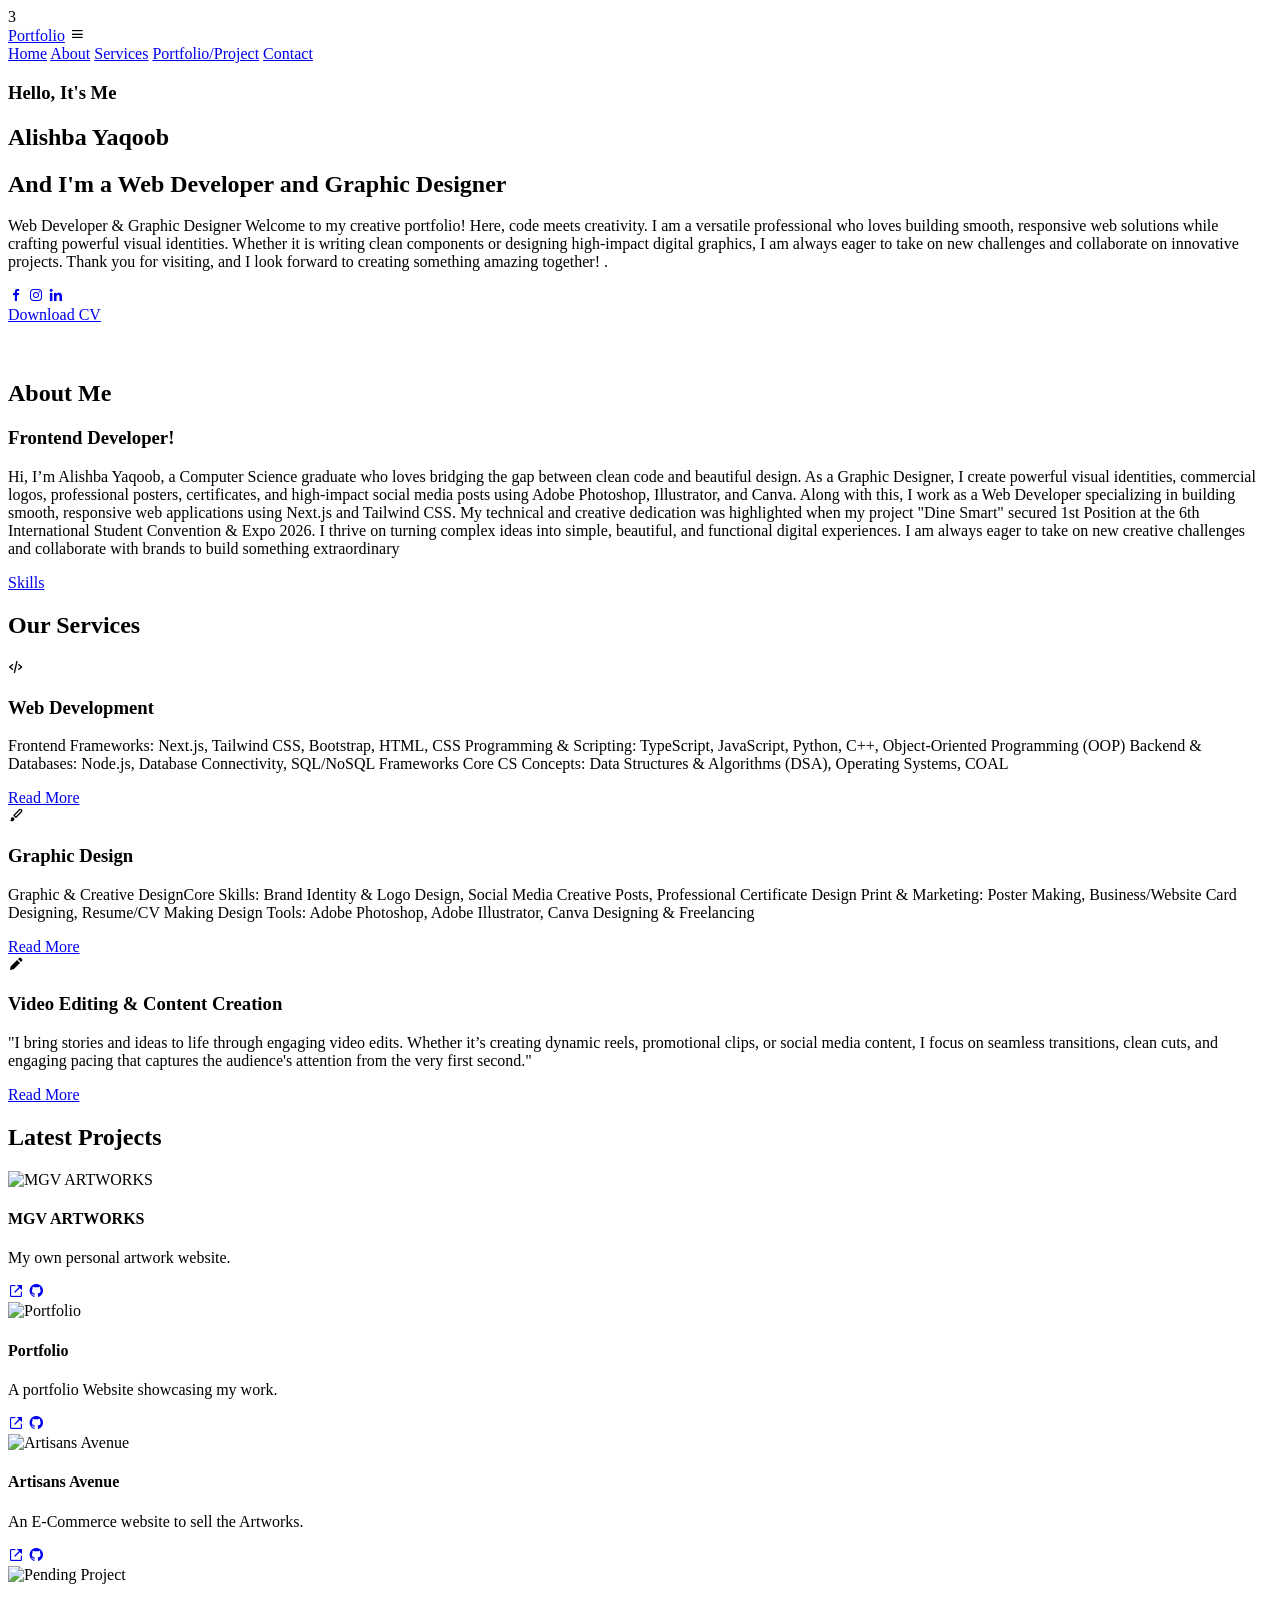
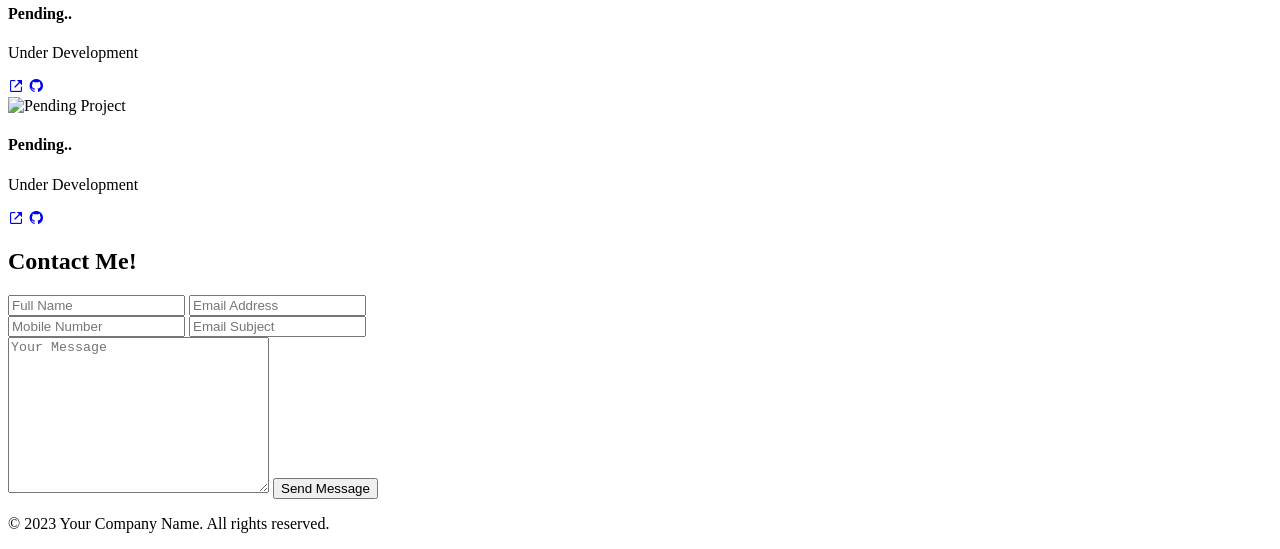
==== commit 77ab9757: "Add files via upload" ====
--- a/index.html
+++ b/index.html
@@ -6,11 +6,11 @@
     <meta name="viewport" content="width=device-width, initial-scale=1.0" />
     <title>Portfolio</title>
 
-    <link rel="stylesheet" href="styles.css" />
+    <link rel="stylesheet" href="css/styles.css" />
     <link rel="preconnect" href="https://fonts.googleapis.com" />
     <link rel="preconnect" href="https://fonts.gstatic.com" crossorigin />
     <link
-      href="https://fonts.googleapis.com/css2?family=Open+Sans:wght=300&family=Poppins&family=Questrial&display=swap"
+      href="https://fonts.googleapis.com/css2?family=Open+Sans:wght@300&family=Poppins&family=Questrial&display=swap"
       rel="stylesheet"
     />
 
@@ -21,7 +21,7 @@
     />
 </head>
 
-<body>
+<body>3
     <!-- header -->
     <header class="header">
       <a href="#" class="logo">Portfolio</a>
@@ -44,35 +44,37 @@
         <h1>Alishba Yaqoob</h1>
         <h2>And I'm a Web Developer and Graphic Designer<span class="multiple-text"></span></h2>
         <p>
-           Web Developer & Graphic Designer. Welcome to my creative portfolio! Here, code meets creativity. I am a versatile professional who loves building smooth, responsive web solutions while crafting powerful visual identities. Whether it is writing clean components or designing high-impact digital graphics, I am always eager to take on new challenges and collaborate on innovative projects. Thank you for visiting, and I look forward to creating something amazing together!
+           Web Developer & Graphic Designer  Welcome to my creative portfolio! Here, code meets creativity. I am a versatile professional who loves building smooth, responsive web solutions while crafting powerful visual identities. Whether it is writing clean components or designing high-impact digital graphics, I am always eager to take on new challenges and collaborate on innovative projects. Thank you for visiting, and I look forward to creating something amazing together! .
         </p>
         <div class="social-media">
-          <a href="https://www.facebook.com/profile.php?id=61574456946476" target="_blank"><i class="bx bxl-facebook"></i></a>
-          <a href="https://www.instagram.com/alishba_developer?igsh=MWMxemc5bnBic3R3Zw==" target="_blank"><i class="bx bxl-instagram"></i></a>
-          <a href="https://www.linkedin.com/posts/alishba-developer-207349358_coding-html-and-css-activity-7309603225593114624-E_AR?utm_source=social_share_send&utm_medium=android_app&rcm=ACoAAFkKJecBhcSAUCgLIRQaaTDLS2A-HaEOlEc&utm_campaign=copy_link" target="_blank"><i class="bx bxl-linkedin"></i></a>
+          <a href="https://www.facebook.com/profile.php?id=61574456946476"><i class="bx bxl-facebook"></i></a>
+         
+          <a href="https://www.instagram.com/alishba_developer?igsh=MWMxemc5bnBic3R3Zw=="><i class="bx bxl-instagram"></i></a>
+          <a href="https://www.linkedin.com/posts/alishba-developer-207349358_coding-html-and-css-activity-7309603225593114624-E_AR?utm_source=social_share_send&utm_medium=android_app&rcm=ACoAAFkKJecBhcSAUCgLIRQaaTDLS2A-HaEOlEc&utm_campaign=copy_link"><i class="bx bxl-linkedin"></i></a>
         </div>
         <!-- Download CV Button -->
-        <a href="cv.pdf" target="_blank" class="btn">Download CV</a>
+        <a href="./CV/my cv.pdf"  target="_blank" class="btn">Download CV</a>
+
       </div>
 
       <div class="home-img">
-        <img src="5.jpg" alt="Alishba Yaqoob" />
+        <img src="images/5.jpg" alt="" />
       </div>
     </section>
 
     <!-- about -->
     <section class="about" id="about">
       <div class="about-img">
-        <img src="5.jpg" alt="Alishba Yaqoob" />
+        <img src="images/5.jpg" alt="" />
       </div>
 
       <div class="about-content">
         <h2 class="heading">About <span>Me</span></h2>
         <h3>Frontend Developer!</h3>
         <p>
-         Hi, I’m Alishba Yaqoob, a Computer Science graduate who loves bridging the gap between clean code and beautiful design. As a Graphic Designer, I create powerful visual identities, commercial logos, professional posters, certificates, and high-impact social media posts using Adobe Photoshop, Illustrator, and Canva. Along with this, I work as a Web Developer specializing in building smooth, responsive web applications using Next.js and Tailwind CSS. My technical and creative dedication was highlighted when my project "Dine Smart" secured 1st Position at the 6th International Student Convention & Expo 2026. I thrive on turning complex ideas into simple, beautiful, and functional digital experiences. I am always eager to take on new creative challenges and collaborate with brands to build something extraordinary.
+         Hi, I’m Alishba Yaqoob, a Computer Science graduate who loves bridging the gap between clean code and beautiful design.  As a Graphic Designer, I create powerful visual identities, commercial logos, professional posters, certificates, and high-impact social media posts using Adobe Photoshop, Illustrator, and Canva. Along with this, I work as a Web Developer specializing in building smooth, responsive web applications using Next.js and Tailwind CSS.  My technical and creative dedication was highlighted when my project "Dine Smart" secured 1st Position at the 6th International Student Convention & Expo 2026. I thrive on turning complex ideas into simple, beautiful, and functional digital experiences. I am always eager to take on new creative challenges and collaborate with brands to build something extraordinary
         </p>
-        <a href="skills.html" class="btn">Skills</a>
+        <a href="skills .html" class="btn">Skills</a>
       </div>
     </section>
 
@@ -84,7 +86,7 @@
           <i class="bx bx-code-alt"></i>
           <h3>Web Development</h3>
           <p>
-            Frontend Frameworks: Next.js, Tailwind CSS, Bootstrap, HTML, CSS. Programming & Scripting: TypeScript, JavaScript, Python, C++, Object-Oriented Programming (OOP). Backend & Databases: Node.js, Database Connectivity, SQL/NoSQL Frameworks. Core CS Concepts: Data Structures & Algorithms (DSA), Operating Systems, COAL.
+           Frontend Frameworks: Next.js, Tailwind CSS, Bootstrap, HTML, CSS  Programming & Scripting: TypeScript, JavaScript, Python, C++, Object-Oriented Programming (OOP)  Backend & Databases: Node.js, Database Connectivity, SQL/NoSQL Frameworks  Core CS Concepts: Data Structures & Algorithms (DSA), Operating Systems, COAL
           </p>
           <a href="#" class="btn">Read More</a>
         </div>
@@ -93,7 +95,7 @@
           <i class="bx bxs-paint"></i>
           <h3>Graphic Design</h3>
           <p>
-            Graphic & Creative Design Core Skills: Brand Identity & Logo Design, Social Media Creative Posts, Professional Certificate Design. Print & Marketing: Poster Making, Business/Website Card Designing, Resume/CV Making. Design Tools: Adobe Photoshop, Adobe Illustrator, Canva Designing & Freelancing.
+            Graphic & Creative DesignCore Skills: Brand Identity & Logo Design, Social Media Creative Posts, Professional Certificate Design  Print & Marketing: Poster Making, Business/Website Card Designing, Resume/CV Making  Design Tools: Adobe Photoshop, Adobe Illustrator, Canva Designing & Freelancing
           </p>
           <a href="#" class="btn">Read More</a>
         </div>
@@ -102,7 +104,7 @@
           <i class="bx bxs-pencil"></i>
           <h3>Video Editing & Content Creation</h3>
           <p>
-            "I bring stories and ideas to life through engaging video edits. Whether it’s creating dynamic reels, promotional clips, or social media content, I focus on seamless transitions, clean cuts, and engaging pacing that captures the audience's attention from the very first second."
+          "I bring stories and ideas to life through engaging video edits. Whether it’s creating dynamic reels, promotional clips, or social media content, I focus on seamless transitions, clean cuts, and engaging pacing that captures the audience's attention from the very first second."
           </p>
           <a href="#" class="btn">Read More</a>
         </div>
@@ -115,7 +117,7 @@
     
       <div class="portfolio-container">
         <div class="portfolio-box">
-          <img src="port1.jpg" alt="MGV ARTWORKS" />
+          <img src="images/port1.jpg" alt="MGV ARTWORKS" />
           <div class="portfolio-layer">
             <h4>MGV ARTWORKS</h4>
             <p>My own personal artwork website.</p>
@@ -125,7 +127,7 @@
         </div>
     
         <div class="portfolio-box">
-          <img src="port2.jpg" alt="Portfolio" />
+          <img src="images/port2.jpg" alt="Portfolio" />
           <div class="portfolio-layer">
             <h4>Portfolio</h4>
             <p>A portfolio Website showcasing my work.</p>
@@ -135,7 +137,7 @@
         </div>
     
         <div class="portfolio-box">
-          <img src="port3.jpg" alt="Artisans Avenue" />
+          <img src="images/port3.jpg" alt="Artisans Avenue" />
           <div class="portfolio-layer">
             <h4>Artisans Avenue</h4>
             <p>An E-Commerce website to sell the Artworks.</p>
@@ -145,22 +147,22 @@
         </div>
     
         <div class="portfolio-box">
-          <img src="port4.jpg" alt="Pending Project" />
+          <img src="images/port4.jpg" alt="Pending Project" />
           <div class="portfolio-layer">
             <h4>Pending..</h4>
             <p>Under Development</p>
             <a href="#"><i class="bx bx-link-external"></i></a>
-            <a href="https://github.com/alishbayaqoob12/ALishba-yaqoob-oop-pojects.git" target="_blank"><i class="bx bxl-github"></i></a>
-          </div>
-        </div>
-    
-        <div class="portfolio-box">
-          <img src="port5.jpg" alt="Pending Project" />
+            <a href="https://github.com/alishbayaqoob12/ALishba-yaqoob-oop-pojects.git"><i class="bx bxl-github"></i></a>
+          </div>
+        </div>
+    
+        <div class="portfolio-box">
+          <img src="images/port5.jpg" alt="Pending Project" />
           <div class="portfolio-layer">
             <h4>Pending..</h4>
             <p>Under Development</p>
             <a href="#"><i class="bx bx-link-external"></i></a>
-            <a href="https://github.com/alishbayaqoob12/ALishba-yaqoob-oop-pojects.git" target="_blank"><i class="bx bxl-github"></i></a>
+            <a href="https://github.com/alishbayaqoob12/ALishba-yaqoob-oop-pojects.git"><i class="bx bxl-github"></i></a>
           </div>
         </div>
       </div>
@@ -170,22 +172,21 @@
     <section class="contact" id="contact">
       <h2 class="heading">Contact <span>Me!</span></h2>
 
-      <form action="mailto:alishbayaqoob123@gmail.com" method="post" enctype="text/plain">
+      <form action="alishbayaqoob123@gmail.com" method="post" enctype="text/plain">
         <div class="input-box">
-          <input type="text" name="name" placeholder="Full Name" required />
-          <input type="email" name="email" placeholder="Email Address" required />
+          <input type="text" placeholder="Full Name" />
+          <input type="email" placeholder="Email Address" />
         </div>
         <div class="input-box">
-          <input type="number" name="phone" placeholder="Mobile Number" />
-          <input type="text" name="subject" placeholder="Email Subject" required />
+          <input type="number" placeholder="Mobile Number" />
+          <input type="text" placeholder="Email Subject" />
         </div>
         <textarea
-          name="message"
-          id="message"
+          name=""
+          id=""
           cols="30"
           rows="10"
           placeholder="Your Message"
-          required
         ></textarea>
         <input type="submit" value="Send Message" class="btn" />
       </form>
@@ -194,7 +195,8 @@
     <!-- footer -->
     <footer>
       <div class="footer-content">
-          <p>&copy; 2026 Alishba Yaqoob. All rights reserved.</p>
+          <p>&copy; 2023 Your Company Name. All rights reserved.</p>
+        
       </div>
     </footer>
     
